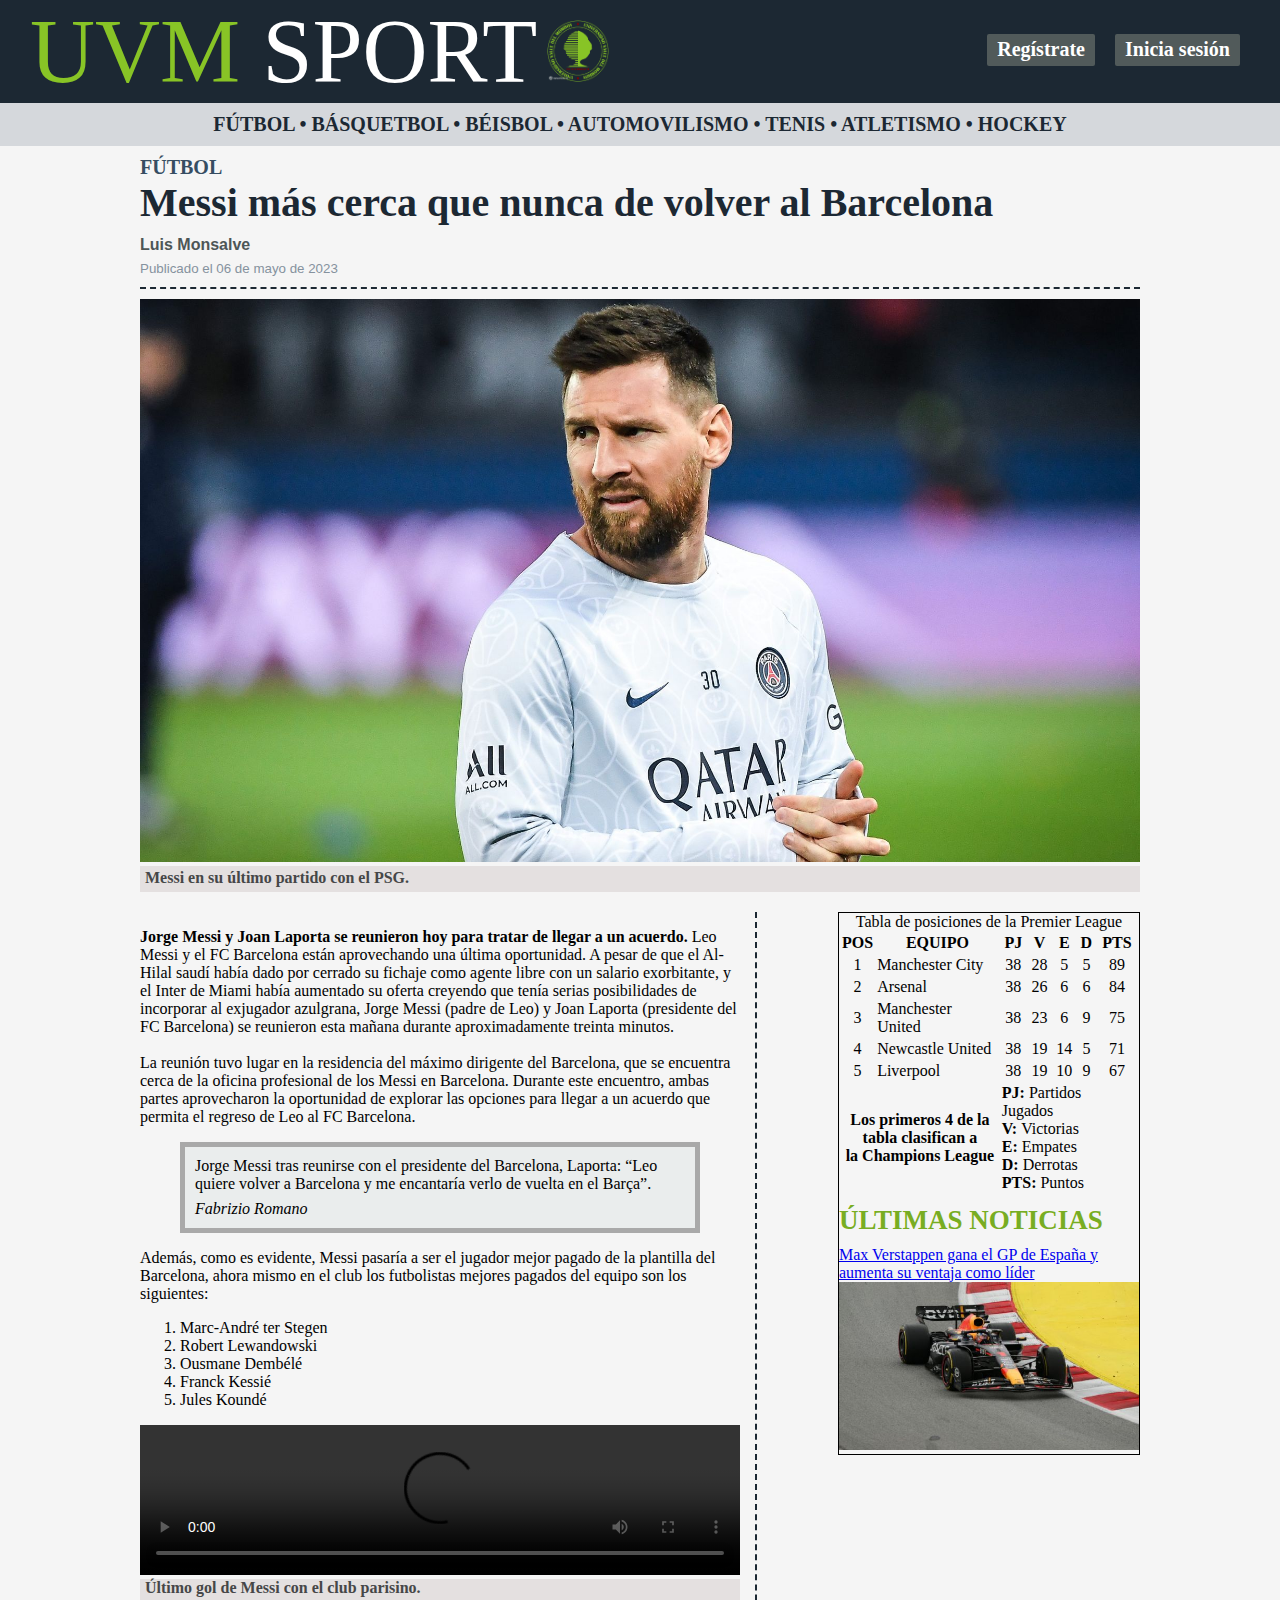
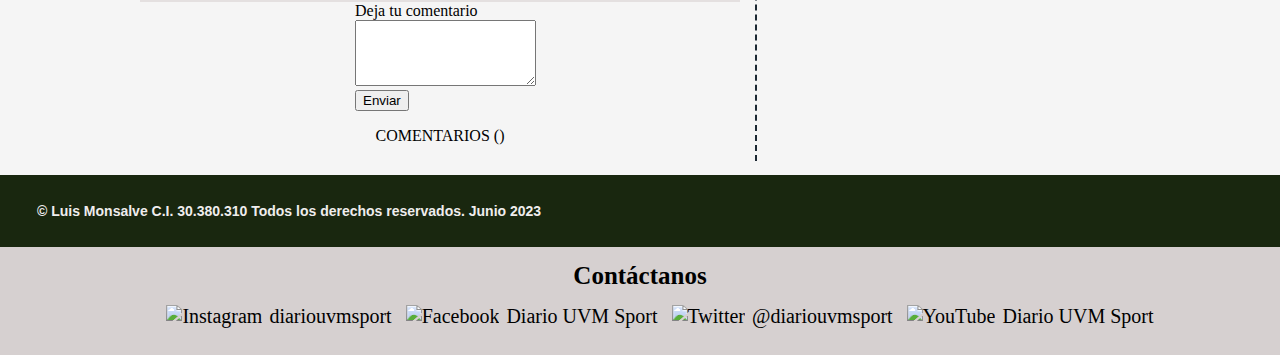
==== index.html @ 87b097e0 "Actualizaciones" ====
<!DOCTYPE html>
<html lang="es">
<head>
    <meta charset="UTF-8">
    <meta http-equiv="X-UA-Compatible" content="IE=edge">
    <meta name="viewport" content="width=device-width, initial-scale=1.0">
    <meta name="author" content="Luis Monsalve">
    <meta name="description" content="Pagina para la actividad 2.2 de Front End">
    <title>Diario UVM Sport</title>
    <link rel="shortcut icon" href="resources/images/logoUVM.png">
    <script src="scripts.js"></script>
    <link rel="stylesheet" href="index.css">
</head>
<body>
    <header>
        <h2 class="nombrePagina">
            <a href="index.html"><span class="uvm">UVM</span> <span class="sport">SPORT</span><img src="resources/images/logoUVM.png" alt="Logo de la pagina" width="62px"></a>
        </h2>
        <div class="links">
            <a href="registro.html">Regístrate</a>
            <a href="sesion.html">Inicia sesión</a>
        </div>
    </header>
    <nav>

        <p class="categorias">FÚTBOL • BÁSQUETBOL • BÉISBOL • AUTOMOVILISMO • TENIS • ATLETISMO • HOCKEY</p>
    </nav>
        <main class="cuerpo">
                    <article>
                        <div class="tituloArticulo">
                            <p class="categoriaSelec">FÚTBOL</p>
                            <h1>Messi más cerca que nunca de volver al Barcelona</h1>
                            <p class="autor">Luis Monsalve</p>
                            <p class="fecha"><small>Publicado el <time datetime="2023-05-06" pubdate>06 de mayo de 2023</time></small></p>
                        </div>
                        <figure class="imagen">
                            <img src="resources/images/messi.jpeg" alt="Messi PSG" width="100%">
                            <figcaption class="imagenCap">Messi en su último partido con el PSG.</figcaption>
                        </figure>
                        <section class="divisor">
                            <div class="noticia">
                                <p><strong>Jorge Messi y Joan Laporta se reunieron hoy para tratar de llegar a un acuerdo. </strong>Leo Messi y el FC Barcelona están aprovechando 
                                    una última oportunidad. A pesar de que el Al-Hilal saudí había dado por cerrado su fichaje como agente libre con un salario exorbitante, y el 
                                    Inter de Miami había aumentado su oferta creyendo que tenía serias posibilidades de incorporar al exjugador azulgrana, Jorge Messi 
                                    (padre de Leo) y Joan Laporta (presidente del FC Barcelona) se reunieron esta mañana durante aproximadamente treinta minutos.<br><br>
                                    La reunión tuvo lugar en la residencia del máximo dirigente del Barcelona, que se encuentra cerca de la oficina profesional de los Messi en Barcelona. 
                                    Durante este encuentro, ambas partes aprovecharon la oportunidad de explorar las opciones para llegar a un acuerdo que permita el regreso de Leo al FC Barcelona.</p>
                                <blockquote>
                                    <div class="cita">
                                        <p>Jorge Messi tras reunirse con el presidente del Barcelona, Laporta: “Leo quiere volver a Barcelona y me encantaría verlo de vuelta en el Barça”.</p>
                                        <cite>Fabrizio Romano</cite>
                                    </div>
                                </blockquote>
                                <p>Además, como es evidente, Messi pasaría a ser el jugador mejor pagado de la plantilla del Barcelona, ahora mismo en el club los futbolistas mejores pagados del equipo son los siguientes:</p>
                                <ol>
                                    <li>Marc-André ter Stegen</li>
                                    <li>Robert Lewandowski</li>
                                    <li>Ousmane Dembélé </li>
                                    <li>Franck Kessié</li>
                                    <li>Jules Koundé</li>
                                </ol>
                                <figure class="video">
                                    <video src="resources/videos/messigol.mp4" controls></video>
                                    <figcaption class="videoCaption">Último gol de Messi con el club parisino.</figcaption>
                                </figure>
                                <div class="comentarios">
                                    <form class="cajaComentarios">
                                        <label for="mensaje">Deja tu comentario</label><br>
                                        <textarea id="mensaje" name="mensaje" rows="4" required></textarea><br>
                                        <button type="submit">Enviar</button>
                                    </form>
                                    <p class="comentariosPersonas">COMENTARIOS ()</p>
                                </div>
                            </div>
                            <aside>
                                <div class="tabla">
                                    <table>
                                        <caption>Tabla de posiciones de la Premier League</caption>
                                        <thead>
                                            <tr>
                                                <th>POS</th>
                                                <th>EQUIPO</th>
                                                <th>PJ</th>
                                                <th>V</th>
                                                <th>E</th>
                                                <th>D</th>
                                                <th>PTS</th>
                                            </tr>
                                        </thead>
                                        <tbody>
                                            <tr>
                                                <td>1</td>
                                                <td>Manchester City</td>
                                                <td>38</td>
                                                <td>28</td>
                                                <td>5</td>
                                                <td>5</td>
                                                <td>89</td>
                                            </tr>
                                            <tr>
                                                <td>2</td>
                                                <td>Arsenal</td>
                                                <td>38</td>
                                                <td>26</td>
                                                <td>6</td>
                                                <td>6</td>
                                                <td>84</td>
                                            </tr>
                                            <tr>
                                                <td>3</td>
                                                <td>Manchester United</td>
                                                <td>38</td>
                                                <td>23</td>
                                                <td>6</td>
                                                <td>9</td>
                                                <td>75</td>
                                            </tr>
                                            <tr>
                                                <td>4</td>
                                                <td>Newcastle United</td>
                                                <td>38</td>
                                                <td>19</td>
                                                <td>14</td>
                                                <td>5</td>
                                                <td>71</td>
                                            </tr>
                                            <tr>
                                                <td>5</td>
                                                <td>Liverpool</td>
                                                <td>38</td>
                                                <td>19</td>
                                                <td>10</td>
                                                <td>9</td>
                                                <td>67</td>
                                            </tr>
                                        </tbody>
                                        <tfoot>
                                            <tr>
                                                <th colspan="2">Los primeros 4 de la<br> tabla clasifican a<br> la Champions League</th>
                                                <td colspan="5"><b>PJ: </b>Partidos Jugados<br><b>V: </b>Victorias<br><b>E: </b>Empates<br><b>D: </b>Derrotas<br><b>PTS: </b>Puntos</td>
                                            </tr>
                                        </tfoot>
                                    </table>
                                </div>
                    <div class="ultimasNoticias">
                        <h3>ÚLTIMAS NOTICIAS</h3>
                        <a href="otranoticia.html">Max Verstappen gana el GP de España y aumenta su ventaja como líder<img src="resources/images/verstappen.jpg" alt="Verstappen" width="100%"></a>
                    </div>
                            </aside>
                        </section>
                        
                    </article>
        </main>
    <footer>
        <p class="piePag">© Luis Monsalve C.I. 30.380.310 Todos los derechos reservados. Junio 2023</p>
            <adress>
                <div class="contacto">
                <p>Contáctanos</p>
                    <ul>
                        <li><a href="https://www.instagram.com/"><img src="resources/images/instagram.png" alt="Instagram" width="100%">diariouvmsport</a></li>
                        <li><a href="https://www.facebook.com/"><img src="resources/images/facebook.png" alt="Facebook" width="100%">Diario UVM Sport</a></li>
                        <li><a href="https://www.twitter.com/"><img src="resources/images/twitter.png" alt="Twitter" width="100%">@diariouvmsport</a></li>
                        <li><a href="https://www.youtube.com/"><img src="resources/images/youtube.png" alt="YouTube" width="100%" >Diario UVM Sport</a></li>
                    </ul>
                </div>
            </adress>
    </footer>
</body>
</html>
---- index.css ----
body {
  margin:0;
  background-color: #F5F5F5;
}

.nombrePagina {
    padding-left: 30px;
    margin: 0;
    font: 90px rockwell;
    text-align: center;
  }

.uvm {
    color:#88C426
  }
  
.sport {
    color:white
  }

header {
  display: flex;
  justify-content: space-between;
  width: 100%;
  background-color: #1C2833;
}

header h2 img {
  margin-left: 10px;
}

header h2 a {
  text-decoration: none;
}

.cuerpo {
    width: 1000px;
    margin: auto;
  } 

header .links {
  padding: 13px 30px 16px 10px;
  font: bold 20px Georgia;
  display: flex;
  align-items: center;
}

header .links a {
  padding-left: 10px;
  padding-right: 10px;
  padding-bottom: 5px;
  padding-top: 4px;
  margin-right: 10px;
  margin-left: 10px;
  text-decoration: none;
  color: white;
  background-color: #515A5A;
  border-radius: 2px;
}

nav .categorias {
  text-align: center;
  font: bold 20px Rockwell;
  color: #1C2833;
  margin:0;
  padding: 10px;
  background-color: #D5D8DC;
}

.divisor {
  display: flex;
  justify-content: space-between;
}

article .tituloArticulo {
  margin-bottom: 10px;
}

article .tituloArticulo .categoriaSelec {
  font:bold 20px Georgia;
  margin-top:10px;
  margin-bottom: 0;
  color:#364D62;
}

article .tituloArticulo h1{
  font:bold 40px Segoe UI;
  margin-top: 0;
  margin-bottom: 10px;
  color:#1C2833;
 }

article .tituloArticulo .autor {
  font-family: Arial;
  font-weight:600;
  color:#4D5656;
  margin-top: 0;
  margin-bottom: 5px;
}

article .tituloArticulo .fecha {
  color:#85929E;
  font-family: Arial;
  margin-top: 0;
  margin-bottom: 0;
}

.guia {
  border: 1px solid black;
}

article .noticia {
  width: 600px;
  border-right: 2px dashed #1C2833;
  font-family:'Trebuchet MS';
  padding-right: 15px;
  margin: 0;
}

article .imagen {
  margin: 0px 0px 10px 0px;
  width: fit-content;
  text-align: center;
  border-top: 2px dashed #1C2833;
  padding-top: 10px;
  padding-bottom: 10px;
}

article .imagenCap {
  font-family: Calibri;
  font-weight: bold;
  color:#464748;
  padding-top: 3px;
  padding-left: 5px;
  padding-bottom: 5px;
  text-align: left;
  background-color:#E4E0E0;
  margin: 0;
}

.noticia blockquote {
  border: 5px solid darkgray;
}

.noticia blockquote .cita {
  padding: 10px;
  background-color: #EAEDED;
}

.noticia blockquote p {
  margin:0px 0px 7px 0px;
}

.video {
  padding: 0;
  margin: 0;
  width: fit-content;
  height: auto;
}

.video video {
  width: 600px;
  height: auto;
}

.videoCaption {
  background-color:#E4E0E0;
  font-family: Calibri;
  font-weight: bold;
  color:#464748;
  padding-left: 5px;
  padding-bottom: 5px;
}

.comentarios {
  width: 170px;
  margin: auto;
}

.comentarios .comentariosPersonas {
  text-align: center;
}

aside {
  border:1px solid black;
  width: 300px;
  height: 100%;
}

.tabla table
  td:nth-child(1),
  td:nth-child(3),
  td:nth-child(4),
  td:nth-child(5),
  td:nth-child(6),
  td:nth-child(7) {
  text-align: center;
  }

.ultimasNoticias h3 {
  color:#78AD22;
  font-family: Rockwell;
  font-size: 27px;
  margin-top: 10px;
  margin-bottom: 10px;
}

.piePag {
background-color:#19270F;
color:#EFEDED;
font: bold 14px Arial;
padding-top: 28px;
padding-bottom: 28px;
padding-left: 37px;
margin-bottom: 0;
}

.contacto {
  text-align: center;
  background-color: #D6D0D0;
  padding-top: 15px;
  padding-bottom: 20px;
}

.contacto p {
  margin: 0;
  padding-bottom: 15px;
  font: bold 25px Calibri;
}

.contacto ul {
  display: inline;
  margin: 0;
}

.contacto ul li{
  list-style: none;
  display: inline-block;
  margin: 0;
  font-size: 20px;
  padding-left: 5px;
  padding-right: 5px;
  padding-bottom: 5px;
  font: 20px Calibri;
}

.contacto img {
  height: 25px;
  width: auto;
  margin-right: 7px;
}

.contacto a {
  text-decoration: none;
  color: black;
  display: inline-flex;
}
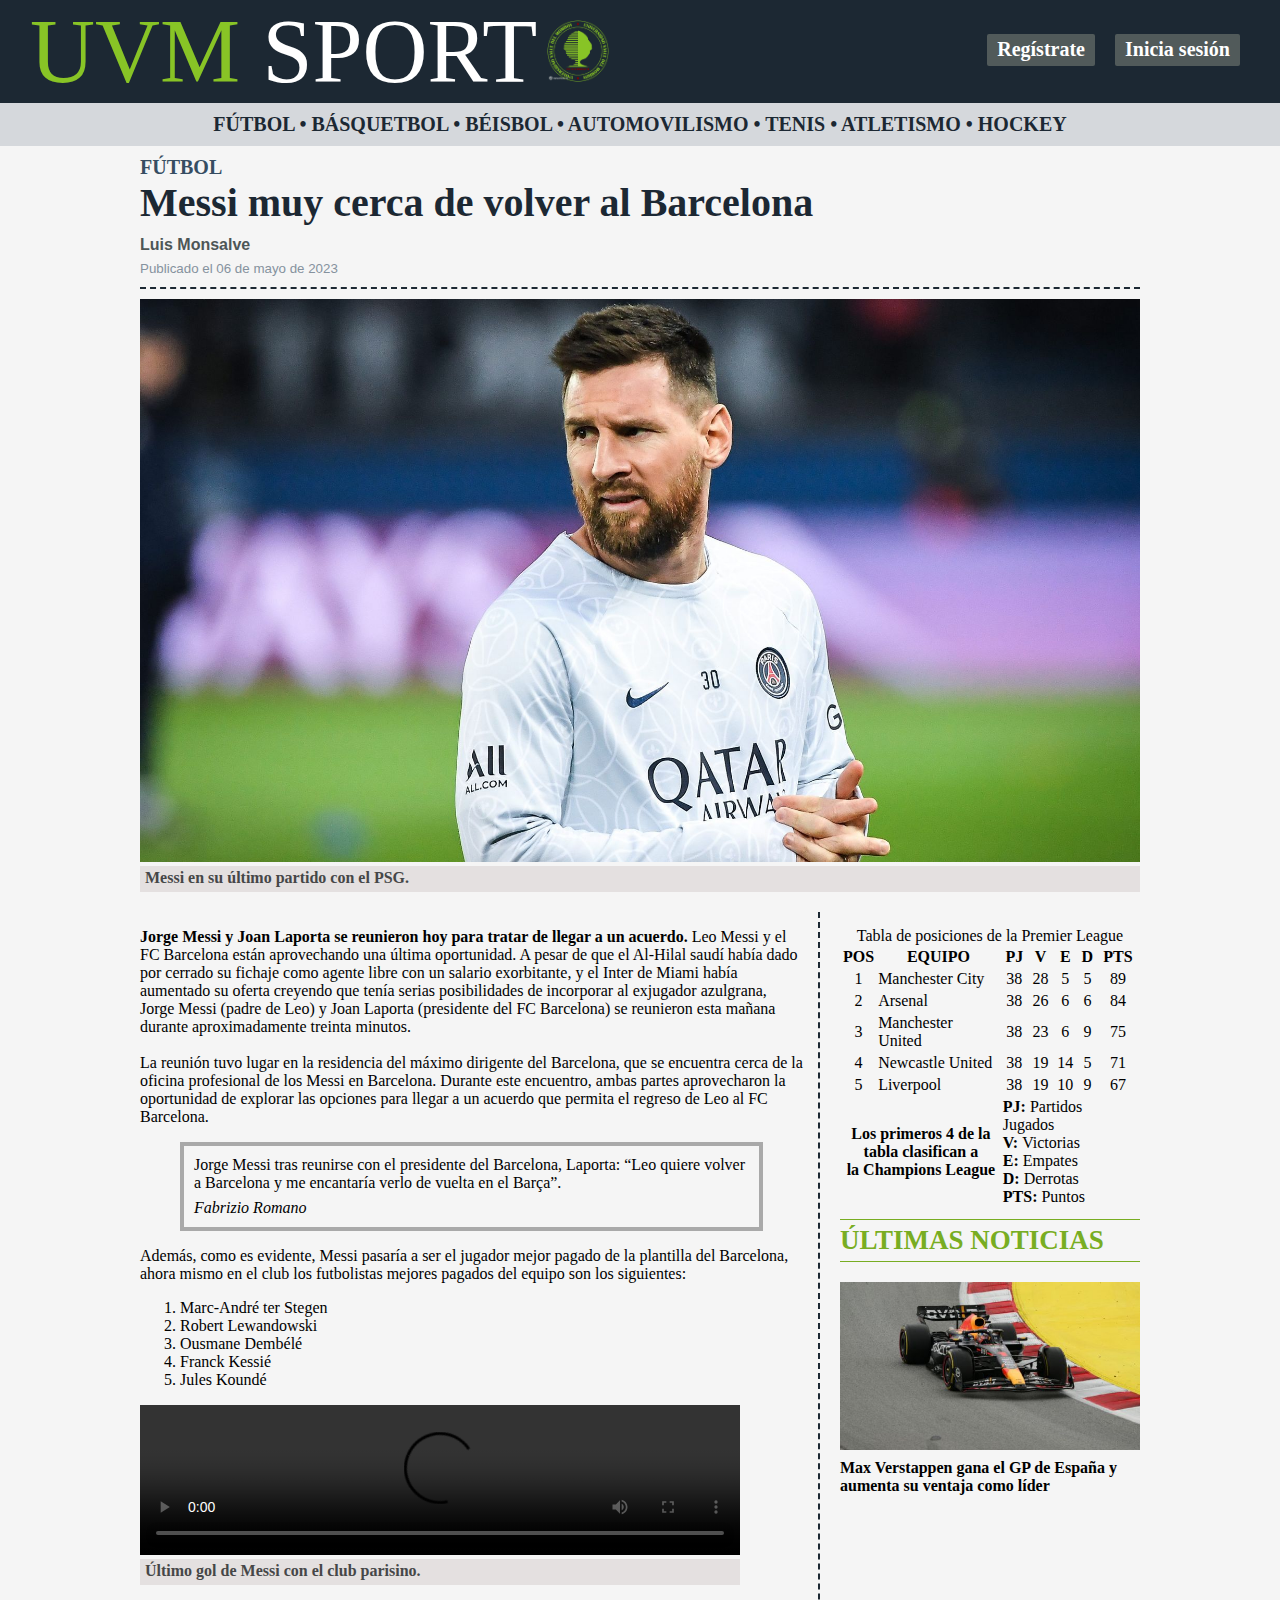
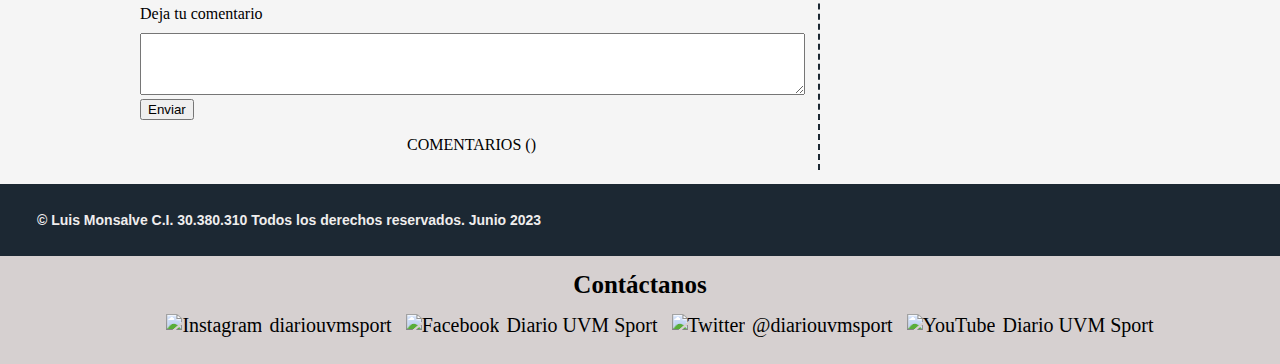
==== commit 9d04d86f: "Diseño otra pagina agregado" ====
--- a/index.html
+++ b/index.html
@@ -25,11 +25,11 @@
 
         <p class="categorias">FÚTBOL • BÁSQUETBOL • BÉISBOL • AUTOMOVILISMO • TENIS • ATLETISMO • HOCKEY</p>
     </nav>
-        <main class="cuerpo">
+        <main>
                     <article>
                         <div class="tituloArticulo">
                             <p class="categoriaSelec">FÚTBOL</p>
-                            <h1>Messi más cerca que nunca de volver al Barcelona</h1>
+                            <h1>Messi muy cerca de volver al Barcelona</h1>
                             <p class="autor">Luis Monsalve</p>
                             <p class="fecha"><small>Publicado el <time datetime="2023-05-06" pubdate>06 de mayo de 2023</time></small></p>
                         </div>
@@ -144,7 +144,7 @@
                                 </div>
                     <div class="ultimasNoticias">
                         <h3>ÚLTIMAS NOTICIAS</h3>
-                        <a href="otranoticia.html">Max Verstappen gana el GP de España y aumenta su ventaja como líder<img src="resources/images/verstappen.jpg" alt="Verstappen" width="100%"></a>
+                        <a href="otranoticia.html"><img src="resources/images/verstappen.jpg" alt="Verstappen" width="100%">Max Verstappen gana el GP de España y aumenta su ventaja como líder</a>
                     </div>
                             </aside>
                         </section>
--- a/index.css
+++ b/index.css
@@ -33,7 +33,7 @@
   text-decoration: none;
 }
 
-.cuerpo {
+main {
     width: 1000px;
     margin: auto;
   } 
@@ -105,16 +105,12 @@
   margin-bottom: 0;
 }
 
-.guia {
-  border: 1px solid black;
-}
-
 article .noticia {
-  width: 600px;
+  width: calc(70% - 37px);
   border-right: 2px dashed #1C2833;
   font-family:'Trebuchet MS';
   padding-right: 15px;
-  margin: 0;
+  margin: 0 20px 0 0;
 }
 
 article .imagen {
@@ -130,21 +126,21 @@
   font-family: Calibri;
   font-weight: bold;
   color:#464748;
-  padding-top: 3px;
-  padding-left: 5px;
-  padding-bottom: 5px;
   text-align: left;
   background-color:#E4E0E0;
   margin: 0;
 }
 
+figcaption {
+  padding: 3px 0 5px 5px;
+}
+
 .noticia blockquote {
-  border: 5px solid darkgray;
+  border: 4px solid darkgray;
 }
 
 .noticia blockquote .cita {
   padding: 10px;
-  background-color: #EAEDED;
 }
 
 .noticia blockquote p {
@@ -173,17 +169,28 @@
 }
 
 .comentarios {
-  width: 170px;
-  margin: auto;
-}
+  width: 100%;
+  margin-top: 20px;
+}
+
+.comentarios label {
+  margin-bottom: 10px;
+}
+
+.comentarios textarea {
+  width: 100%;
+  margin-top: 10px;
+  padding: 0;
+}
+
 
 .comentarios .comentariosPersonas {
   text-align: center;
 }
 
 aside {
-  border:1px solid black;
-  width: 300px;
+  padding-top: 15px;
+  width: 30%;
   height: 100%;
 }
 
@@ -203,10 +210,24 @@
   font-size: 27px;
   margin-top: 10px;
   margin-bottom: 10px;
+  border-top: 1px solid #78AD22;
+  border-bottom: 1px solid #78AD22;
+  padding: 5px 0 5px 0
+}
+
+.ultimasNoticias img {
+  margin:10px 0 5px 0;
+}
+
+.ultimasNoticias a {
+  color: black;
+  text-decoration: none;
+  font-weight: bold;
+  font-family: 'Trebuchet MS';
 }
 
 .piePag {
-background-color:#19270F;
+background-color:#1C2833;
 color:#EFEDED;
 font: bold 14px Arial;
 padding-top: 28px;
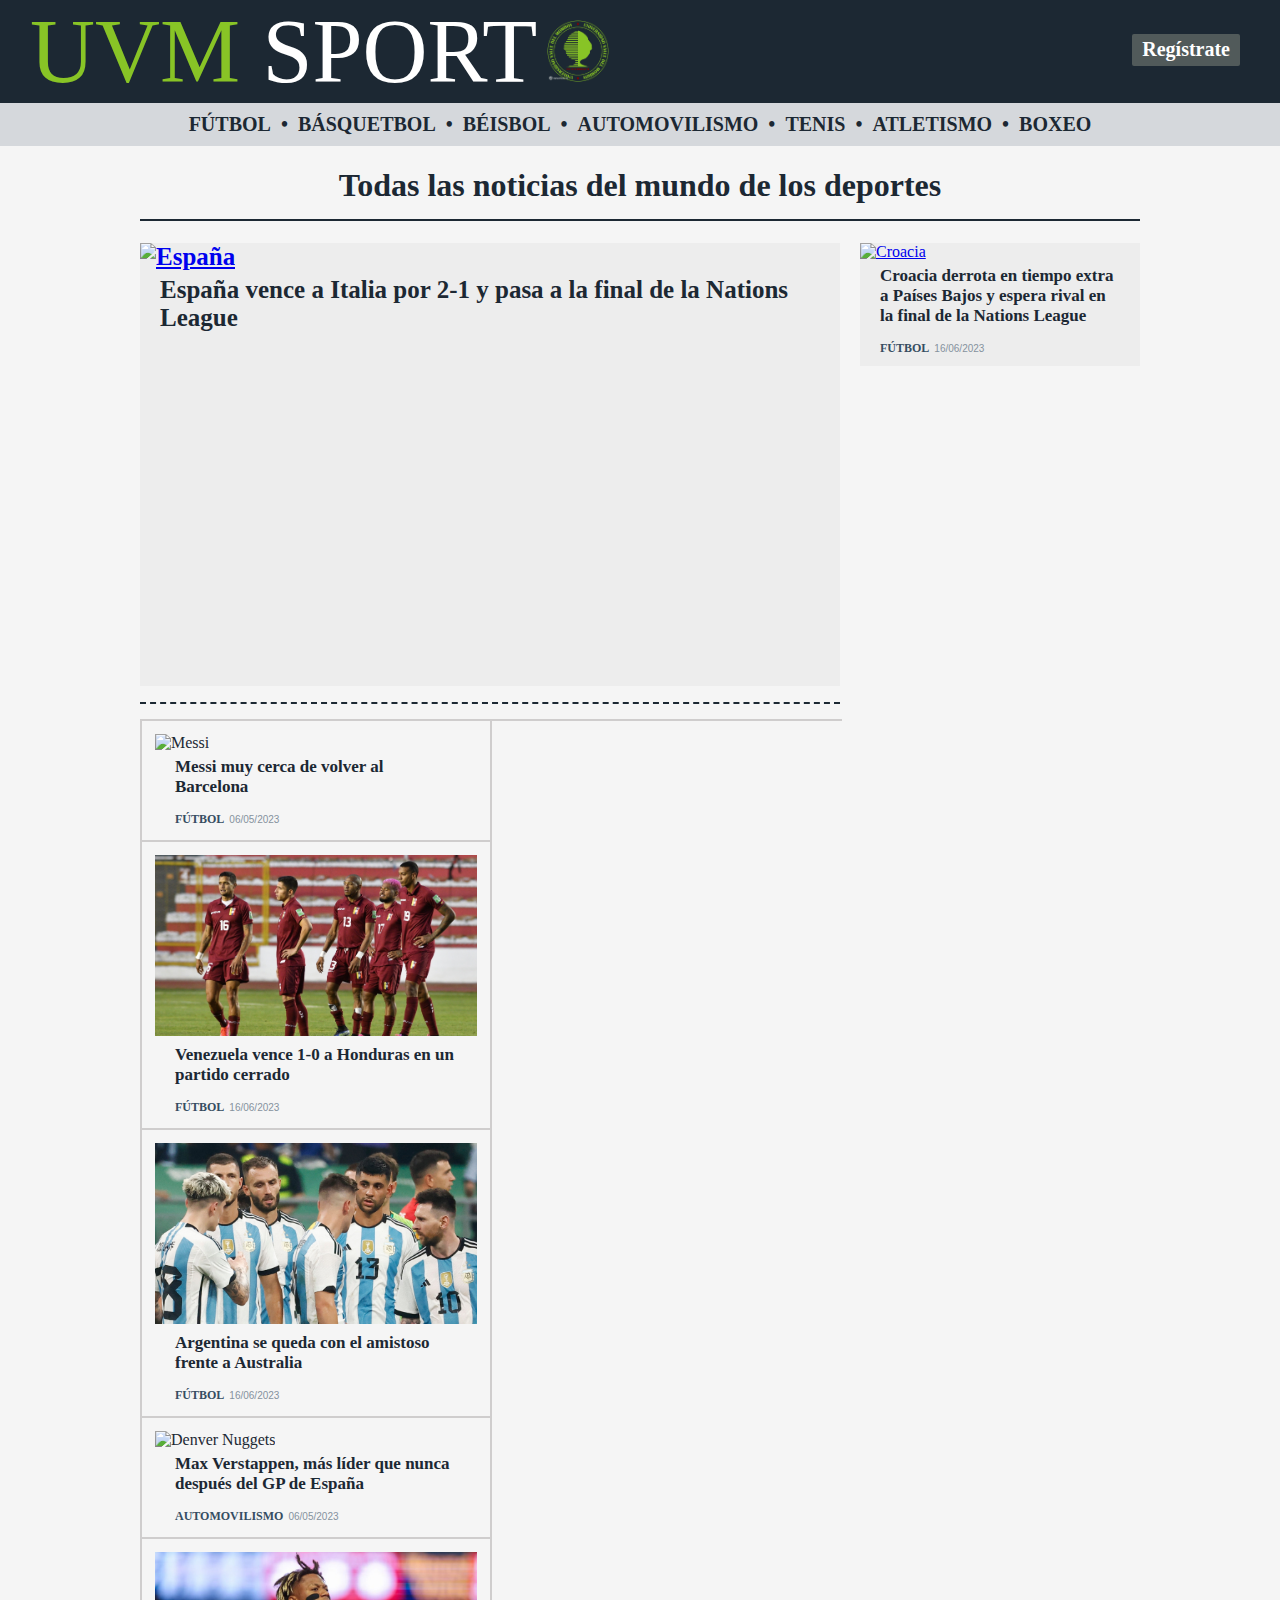
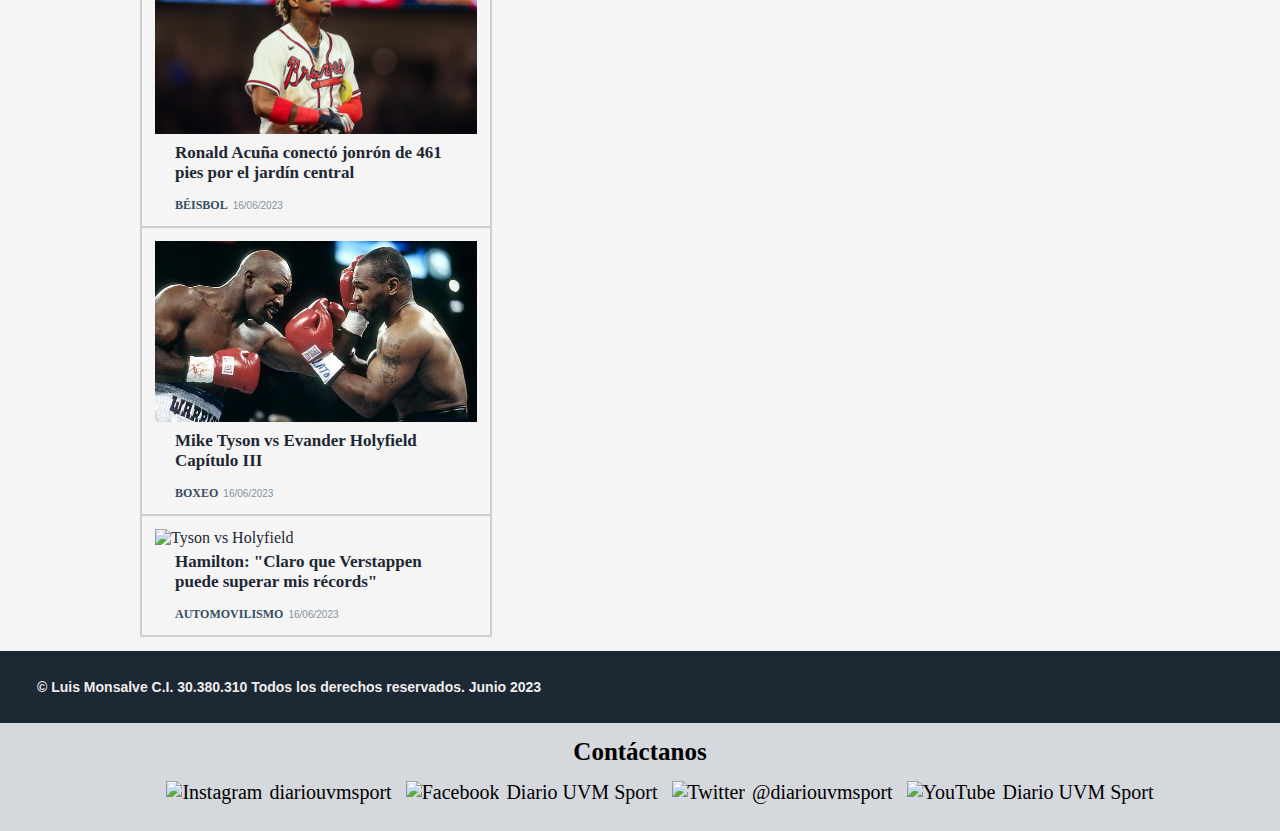
==== commit 95882aa4: "Cambios codigo" ====
--- a/index.html
+++ b/index.html
@@ -13,143 +13,166 @@
 </head>
 <body>
     <header>
-        <h2 class="nombrePagina">
-            <a href="index.html"><span class="uvm">UVM</span> <span class="sport">SPORT</span><img src="resources/images/logoUVM.png" alt="Logo de la pagina" width="62px"></a>
-        </h2>
-        <div class="links">
-            <a href="registro.html">Regístrate</a>
-            <a href="sesion.html">Inicia sesión</a>
+        <div class="cabecera">
+            <h2 class="nombrePagina">
+                <a href="index.html"><span class="uvm">UVM</span> <span class="sport">SPORT</span><img src="resources/images/logoUVM.png" alt="Logo de la pagina" width="62px"></a>
+            </h2>
+            <div class="links">
+                <a href="registro.html">Regístrate</a>
+            </div>
         </div>
+        <nav>
+            <ul class="categorias">
+                <li><a href="#">FÚTBOL</a></li>
+                <li><a href="#">BÁSQUETBOL</a></li>
+                <li><a href="#">BÉISBOL</a></li>
+                <li><a href="#">AUTOMOVILISMO</a></li>
+                <li><a href="#">TENIS</a></li>
+                <li><a href="#">ATLETISMO</a></li>
+                <li><a href="#">BOXEO</a></li>
+              </ul>
+        </nav>
     </header>
-    <nav>
-
-        <p class="categorias">FÚTBOL • BÁSQUETBOL • BÉISBOL • AUTOMOVILISMO • TENIS • ATLETISMO • HOCKEY</p>
-    </nav>
         <main>
+            <h1>Todas las noticias del mundo de los deportes</h1>
+            <section class="panel">
+                <div class="slider">
+                    <ul>
+                        <li>
+                            <article>
+                                <a href="#"><img src="resources/images/noticias/spain.jpg" alt="España" width="100%"></a>
+                                <div class="sliderTexto">
+                                    <a href="#">España vence a Italia por 2-1 y pasa a la final de la Nations League</a> 
+                                </div>
+                            </article>
+                        </li>
+                        <li>
+                            <article>
+                                <a href="#"><img src="resources/images/noticias/denvernuggets.jpg" alt="Denver Nuggets" width="100%"></a>
+                                <div class="sliderTexto">
+                                    <a href="#">Los Denver Nuggets ganan su primer título de la NBA</a> 
+                                </div>
+                            </article>
+                        </li>
+                        <li>
+                            <article>
+                                <a href="#"><img src="resources/images/noticias/bellingham.jpg" alt="Bellingham" width="100%"></a>
+                                <div class="sliderTexto">
+                                    <a href="#">Bellingham nuevo jugador del Real Madrid</a> 
+                                </div>
+                            </article>
+                        </li>
+                        <li>
+                            <article>
+                                <a href="#"><img src="resources/images/noticias/djokovic.jpeg" alt="Djokovic" width="100%"></a>
+                                <div class="sliderTexto">
+                                    <a href="#">Novak Djokovic gana el tercer Roland Garros de su carrera</a> 
+                                </div>
+                            </article>
+                        </li>
+                    </ul>
+                </div>
+                <div class="lateral">
                     <article>
-                        <div class="tituloArticulo">
-                            <p class="categoriaSelec">FÚTBOL</p>
-                            <h1>Messi muy cerca de volver al Barcelona</h1>
-                            <p class="autor">Luis Monsalve</p>
-                            <p class="fecha"><small>Publicado el <time datetime="2023-05-06" pubdate>06 de mayo de 2023</time></small></p>
+                        <a href="#"><img src="resources/images/noticias/croacia.jpg" alt="Croacia" width="100%"></a>
+                        <div class="textoLateral">
+                            <a href="#">Croacia derrota en tiempo extra a Países Bajos y espera rival en la final de la Nations League</a>
                         </div>
-                        <figure class="imagen">
-                            <img src="resources/images/messi.jpeg" alt="Messi PSG" width="100%">
-                            <figcaption class="imagenCap">Messi en su último partido con el PSG.</figcaption>
-                        </figure>
-                        <section class="divisor">
-                            <div class="noticia">
-                                <p><strong>Jorge Messi y Joan Laporta se reunieron hoy para tratar de llegar a un acuerdo. </strong>Leo Messi y el FC Barcelona están aprovechando 
-                                    una última oportunidad. A pesar de que el Al-Hilal saudí había dado por cerrado su fichaje como agente libre con un salario exorbitante, y el 
-                                    Inter de Miami había aumentado su oferta creyendo que tenía serias posibilidades de incorporar al exjugador azulgrana, Jorge Messi 
-                                    (padre de Leo) y Joan Laporta (presidente del FC Barcelona) se reunieron esta mañana durante aproximadamente treinta minutos.<br><br>
-                                    La reunión tuvo lugar en la residencia del máximo dirigente del Barcelona, que se encuentra cerca de la oficina profesional de los Messi en Barcelona. 
-                                    Durante este encuentro, ambas partes aprovecharon la oportunidad de explorar las opciones para llegar a un acuerdo que permita el regreso de Leo al FC Barcelona.</p>
-                                <blockquote>
-                                    <div class="cita">
-                                        <p>Jorge Messi tras reunirse con el presidente del Barcelona, Laporta: “Leo quiere volver a Barcelona y me encantaría verlo de vuelta en el Barça”.</p>
-                                        <cite>Fabrizio Romano</cite>
-                                    </div>
-                                </blockquote>
-                                <p>Además, como es evidente, Messi pasaría a ser el jugador mejor pagado de la plantilla del Barcelona, ahora mismo en el club los futbolistas mejores pagados del equipo son los siguientes:</p>
-                                <ol>
-                                    <li>Marc-André ter Stegen</li>
-                                    <li>Robert Lewandowski</li>
-                                    <li>Ousmane Dembélé </li>
-                                    <li>Franck Kessié</li>
-                                    <li>Jules Koundé</li>
-                                </ol>
-                                <figure class="video">
-                                    <video src="resources/videos/messigol.mp4" controls></video>
-                                    <figcaption class="videoCaption">Último gol de Messi con el club parisino.</figcaption>
-                                </figure>
-                                <div class="comentarios">
-                                    <form class="cajaComentarios">
-                                        <label for="mensaje">Deja tu comentario</label><br>
-                                        <textarea id="mensaje" name="mensaje" rows="4" required></textarea><br>
-                                        <button type="submit">Enviar</button>
-                                    </form>
-                                    <p class="comentariosPersonas">COMENTARIOS ()</p>
-                                </div>
+                        <div class="pieArticulo">
+                            <p class="categoriaArticulo">FÚTBOL</p>
+                            <p class="fechaArticulo"><small><time datetime="2023-06-16" pubdate>16/06/2023</time></small></p>
+                        </div>
+                    </article>
+                </div>
+            </section>
+            <section class="general">
+                <ul>
+                    <li>
+                        <article>
+                            <a href="messi.html"><img src="resources/images/noticias/messi.jpeg" alt="Messi" width="100%"></a>
+                            <div class="textoGeneral">
+                                <a href="#">Messi muy cerca de volver al Barcelona</a> 
                             </div>
-                            <aside>
-                                <div class="tabla">
-                                    <table>
-                                        <caption>Tabla de posiciones de la Premier League</caption>
-                                        <thead>
-                                            <tr>
-                                                <th>POS</th>
-                                                <th>EQUIPO</th>
-                                                <th>PJ</th>
-                                                <th>V</th>
-                                                <th>E</th>
-                                                <th>D</th>
-                                                <th>PTS</th>
-                                            </tr>
-                                        </thead>
-                                        <tbody>
-                                            <tr>
-                                                <td>1</td>
-                                                <td>Manchester City</td>
-                                                <td>38</td>
-                                                <td>28</td>
-                                                <td>5</td>
-                                                <td>5</td>
-                                                <td>89</td>
-                                            </tr>
-                                            <tr>
-                                                <td>2</td>
-                                                <td>Arsenal</td>
-                                                <td>38</td>
-                                                <td>26</td>
-                                                <td>6</td>
-                                                <td>6</td>
-                                                <td>84</td>
-                                            </tr>
-                                            <tr>
-                                                <td>3</td>
-                                                <td>Manchester United</td>
-                                                <td>38</td>
-                                                <td>23</td>
-                                                <td>6</td>
-                                                <td>9</td>
-                                                <td>75</td>
-                                            </tr>
-                                            <tr>
-                                                <td>4</td>
-                                                <td>Newcastle United</td>
-                                                <td>38</td>
-                                                <td>19</td>
-                                                <td>14</td>
-                                                <td>5</td>
-                                                <td>71</td>
-                                            </tr>
-                                            <tr>
-                                                <td>5</td>
-                                                <td>Liverpool</td>
-                                                <td>38</td>
-                                                <td>19</td>
-                                                <td>10</td>
-                                                <td>9</td>
-                                                <td>67</td>
-                                            </tr>
-                                        </tbody>
-                                        <tfoot>
-                                            <tr>
-                                                <th colspan="2">Los primeros 4 de la<br> tabla clasifican a<br> la Champions League</th>
-                                                <td colspan="5"><b>PJ: </b>Partidos Jugados<br><b>V: </b>Victorias<br><b>E: </b>Empates<br><b>D: </b>Derrotas<br><b>PTS: </b>Puntos</td>
-                                            </tr>
-                                        </tfoot>
-                                    </table>
-                                </div>
-                    <div class="ultimasNoticias">
-                        <h3>ÚLTIMAS NOTICIAS</h3>
-                        <a href="otranoticia.html"><img src="resources/images/verstappen.jpg" alt="Verstappen" width="100%">Max Verstappen gana el GP de España y aumenta su ventaja como líder</a>
-                    </div>
-                            </aside>
-                        </section>
-                        
-                    </article>
+                            <div class="pieArticulo">
+                                <p class="categoriaArticulo">FÚTBOL</p>
+                                <p class="fechaArticulo"><small><time datetime="2023-05-06" pubdate>06/05/2023</time></small></p>
+                            </div>
+                        </article>
+                    </li>
+                    <li>
+                        <article>
+                            <a href="#"><img src="resources/images/noticias/venezuela.jpg" alt="Venezuela" width="100%"></a>
+                            <div class="textoGeneral">
+                                <a href="#">Venezuela vence 1-0 a Honduras en un partido cerrado</a> 
+                            </div>
+                            <div class="pieArticulo">
+                                <p class="categoriaArticulo">FÚTBOL</p>
+                                <p class="fechaArticulo"><small><time datetime="2023-06-16" pubdate>16/06/2023</time></small></p>
+                            </div>
+                        </article>
+                    </li>
+                    <li>
+                        <article>
+                            <a href="#"><img src="resources/images/noticias/argentina.jpg" alt="Argentina" width="100%"></a>
+                            <div class="textoGeneral">
+                                <a href="#">Argentina se queda con el amistoso frente a Australia</a> 
+                            </div>
+                            <div class="pieArticulo">
+                                <p class="categoriaArticulo">FÚTBOL</p>
+                                <p class="fechaArticulo"><small><time datetime="2023-06-16" pubdate>16/06/2023</time></small></p>
+                            </div>
+                        </article>
+                    </li>
+                    <li>
+                        <article>
+                            <a href="verstappen.html"><img src="resources/images/noticias/verstappen.jpg" alt="Denver Nuggets" width="100%"></a>
+                            <div class="textoGeneral">
+                                <a href="#">Max Verstappen, más líder que nunca después del GP de España</a> 
+                            </div>
+                            <div class="pieArticulo">
+                                <p class="categoriaArticulo">AUTOMOVILISMO</p>
+                                <p class="fechaArticulo"><small><time datetime="2023-05-06" pubdate>06/05/2023</time></small></p>
+                            </div>
+                        </article>
+                    </li>
+                    <li>
+                        <article>
+                            <a href="#"><img src="resources/images/noticias/acuna.jpg" alt="Acuña" width="100%"></a>
+                            <div class="textoGeneral">
+                                <a href="#">Ronald Acuña conectó jonrón de 461 pies por el jardín central</a> 
+                            </div>
+                            <div class="pieArticulo">
+                                <p class="categoriaArticulo">BÉISBOL</p>
+                                <p class="fechaArticulo"><small><time datetime="2023-06-16" pubdate>16/06/2023</time></small></p>
+                            </div>
+                        </article>
+                    </li>
+                    <li>
+                        <article>
+                            <a href="#"><img src="resources/images/noticias/boxeo.jpg" alt="Tyson vs Holyfield" width="100%"></a>
+                            <div class="textoGeneral">
+                                <a href="#">Mike Tyson vs Evander Holyfield Capítulo III</a> 
+                            </div>
+                            <div class="pieArticulo">
+                                <p class="categoriaArticulo">BOXEO</p>
+                                <p class="fechaArticulo"><small><time datetime="2023-06-16" pubdate>16/06/2023</time></small></p>
+                            </div>
+                        </article>
+                    </li>
+                    <li>
+                        <article>
+                            <a href="#"><img src="resources/images/noticias/hamilton.jpg" alt="Tyson vs Holyfield" width="100%"></a>
+                            <div class="textoGeneral">
+                                <a href="#">Hamilton: "Claro que Verstappen puede superar mis récords"</a> 
+                            </div>
+                            <div class="pieArticulo">
+                                <p class="categoriaArticulo">AUTOMOVILISMO</p>
+                                <p class="fechaArticulo"><small><time datetime="2023-06-16" pubdate>16/06/2023</time></small></p>
+                            </div>
+                        </article>
+                    </li>
+                </ul>
+            </section>
         </main>
     <footer>
         <p class="piePag">© Luis Monsalve C.I. 30.380.310 Todos los derechos reservados. Junio 2023</p>
--- a/index.css
+++ b/index.css
@@ -1,278 +1,281 @@
 body {
-  margin:0;
-  background-color: #F5F5F5;
-}
-
-.nombrePagina {
-    padding-left: 30px;
-    margin: 0;
-    font: 90px rockwell;
-    text-align: center;
-  }
-
-.uvm {
-    color:#88C426
-  }
-  
-.sport {
-    color:white
-  }
-
-header {
-  display: flex;
-  justify-content: space-between;
-  width: 100%;
-  background-color: #1C2833;
-}
-
-header h2 img {
-  margin-left: 10px;
-}
-
-header h2 a {
-  text-decoration: none;
-}
-
-main {
+    margin:0;
+    background-color: #F5F5F5;
+  }
+  
+  .nombrePagina {
+      padding-left: 30px;
+      margin: 0;
+      font: 90px rockwell;
+      text-align: center;
+    }
+  
+  .uvm {
+      color:#88C426;
+    }
+    
+  .sport {
+      color:#ffff;
+    }
+  
+  header .cabecera{
+    display: flex;
+    justify-content: space-between;
+    width: 100%;
+    background-color: #1C2833;
+  }
+  
+  header h2 img {
+    margin-left: 10px;
+  }
+  
+  header h2 a {
+    text-decoration: none;
+  }
+  
+  header .links {
+    padding: 13px 30px 16px 10px;
+    font: bold 20px Georgia;
+    display: flex;
+    align-items: center;
+  }
+  
+  header .links a {
+    padding-left: 10px;
+    padding-right: 10px;
+    padding-bottom: 5px;
+    padding-top: 4px;
+    margin-right: 10px;
+    margin-left: 10px;
+    text-decoration: none;
+    color: #ffff;
+    background-color: #515A5A;
+    border-radius: 2px;
+  }
+
+  nav .categorias {
+    display: flex;
+    justify-content: center;
+    font: bold 20px Rockwell;
+    color: #1C2833;
+    margin:0;
+    padding: 10px;
+    background-color: #D5D8DC;
+  }
+  
+  nav .categorias li {
+    list-style: none;
+  }
+  
+  nav .categorias a {
+    text-decoration: none;
+    color: #1C2833;
+  }
+  
+  nav .categorias li:not(:last-child)::after {
+    content: "•";
+    margin: 0 10px;
+  }
+
+  main {
     width: 1000px;
     margin: auto;
   } 
 
-header .links {
-  padding: 13px 30px 16px 10px;
-  font: bold 20px Georgia;
-  display: flex;
-  align-items: center;
-}
-
-header .links a {
-  padding-left: 10px;
-  padding-right: 10px;
-  padding-bottom: 5px;
-  padding-top: 4px;
-  margin-right: 10px;
-  margin-left: 10px;
-  text-decoration: none;
-  color: white;
-  background-color: #515A5A;
-  border-radius: 2px;
-}
-
-nav .categorias {
-  text-align: center;
-  font: bold 20px Rockwell;
-  color: #1C2833;
-  margin:0;
-  padding: 10px;
-  background-color: #D5D8DC;
-}
-
-.divisor {
-  display: flex;
-  justify-content: space-between;
-}
-
-article .tituloArticulo {
-  margin-bottom: 10px;
-}
-
-article .tituloArticulo .categoriaSelec {
-  font:bold 20px Georgia;
-  margin-top:10px;
-  margin-bottom: 0;
-  color:#364D62;
-}
-
-article .tituloArticulo h1{
-  font:bold 40px Segoe UI;
-  margin-top: 0;
-  margin-bottom: 10px;
-  color:#1C2833;
- }
-
-article .tituloArticulo .autor {
-  font-family: Arial;
-  font-weight:600;
-  color:#4D5656;
-  margin-top: 0;
-  margin-bottom: 5px;
-}
-
-article .tituloArticulo .fecha {
-  color:#85929E;
-  font-family: Arial;
-  margin-top: 0;
-  margin-bottom: 0;
-}
-
-article .noticia {
-  width: calc(70% - 37px);
-  border-right: 2px dashed #1C2833;
-  font-family:'Trebuchet MS';
-  padding-right: 15px;
-  margin: 0 20px 0 0;
-}
-
-article .imagen {
-  margin: 0px 0px 10px 0px;
-  width: fit-content;
-  text-align: center;
-  border-top: 2px dashed #1C2833;
-  padding-top: 10px;
-  padding-bottom: 10px;
-}
-
-article .imagenCap {
-  font-family: Calibri;
-  font-weight: bold;
-  color:#464748;
-  text-align: left;
-  background-color:#E4E0E0;
-  margin: 0;
-}
-
-figcaption {
-  padding: 3px 0 5px 5px;
-}
-
-.noticia blockquote {
-  border: 4px solid darkgray;
-}
-
-.noticia blockquote .cita {
-  padding: 10px;
-}
-
-.noticia blockquote p {
-  margin:0px 0px 7px 0px;
-}
-
-.video {
-  padding: 0;
-  margin: 0;
-  width: fit-content;
-  height: auto;
-}
-
-.video video {
-  width: 600px;
-  height: auto;
-}
-
-.videoCaption {
-  background-color:#E4E0E0;
-  font-family: Calibri;
-  font-weight: bold;
-  color:#464748;
-  padding-left: 5px;
-  padding-bottom: 5px;
-}
-
-.comentarios {
-  width: 100%;
-  margin-top: 20px;
-}
-
-.comentarios label {
-  margin-bottom: 10px;
-}
-
-.comentarios textarea {
-  width: 100%;
-  margin-top: 10px;
-  padding: 0;
-}
-
-
-.comentarios .comentariosPersonas {
-  text-align: center;
-}
-
-aside {
-  padding-top: 15px;
-  width: 30%;
-  height: 100%;
-}
-
-.tabla table
-  td:nth-child(1),
-  td:nth-child(3),
-  td:nth-child(4),
-  td:nth-child(5),
-  td:nth-child(6),
-  td:nth-child(7) {
-  text-align: center;
-  }
-
-.ultimasNoticias h3 {
-  color:#78AD22;
-  font-family: Rockwell;
-  font-size: 27px;
-  margin-top: 10px;
-  margin-bottom: 10px;
-  border-top: 1px solid #78AD22;
-  border-bottom: 1px solid #78AD22;
-  padding: 5px 0 5px 0
-}
-
-.ultimasNoticias img {
-  margin:10px 0 5px 0;
-}
-
-.ultimasNoticias a {
-  color: black;
-  text-decoration: none;
-  font-weight: bold;
-  font-family: 'Trebuchet MS';
-}
-
-.piePag {
-background-color:#1C2833;
-color:#EFEDED;
-font: bold 14px Arial;
-padding-top: 28px;
-padding-bottom: 28px;
-padding-left: 37px;
-margin-bottom: 0;
-}
-
-.contacto {
-  text-align: center;
-  background-color: #D6D0D0;
-  padding-top: 15px;
-  padding-bottom: 20px;
-}
-
-.contacto p {
-  margin: 0;
-  padding-bottom: 15px;
-  font: bold 25px Calibri;
-}
-
-.contacto ul {
-  display: inline;
-  margin: 0;
-}
-
-.contacto ul li{
-  list-style: none;
-  display: inline-block;
-  margin: 0;
-  font-size: 20px;
-  padding-left: 5px;
-  padding-right: 5px;
-  padding-bottom: 5px;
-  font: 20px Calibri;
-}
-
-.contacto img {
-  height: 25px;
-  width: auto;
-  margin-right: 7px;
-}
-
-.contacto a {
-  text-decoration: none;
-  color: black;
-  display: inline-flex;
-}+  h1 {
+    font-family: Didot;
+    padding-bottom: 15px;
+    border-bottom: 2px solid #1C2833;
+    text-align: center;
+    color:#1C2833;
+  }
+
+  .panel {
+    display: flex;
+    justify-content: space-between;
+  }
+
+  .slider {
+    width: 70%;
+    height: auto;
+    overflow: hidden;
+    border-bottom: 2px dashed #1C2833;
+  }
+
+  .slider ul {
+    display: flex;
+    padding: 0;
+    width: 400%;
+    animation: slide 20s infinite ease-in-out;
+    margin-top: 0;
+    /* animation-play-state: paused; */
+  }
+
+  .slider li {
+    list-style: none;
+    width: 100%;
+    font: bold 25px Segoe UI;
+    background-color: #ededed;
+  }
+
+  .slider .sliderTexto{
+    padding: 5px 20px 10px;
+  }
+
+  .sliderTexto a {
+    display: block;
+    text-decoration: none;
+    color:#1C2833;
+  }
+
+  .slider img {
+    width: 100%;
+    margin: 0;
+  }
+
+  @keyframes slide {
+    0% {margin-left: 0%;}
+    20% {margin-left: 0%;}
+
+    25% {margin-left: -100%;}
+    45% {margin-left: -100%;}
+
+    50% {margin-left: -200%;}
+    70% {margin-left: -200%;}
+
+    75% {margin-left: -300%;}
+    95% {margin-left: -300%;}
+  }
+
+  .lateral {
+    width: calc(30% - 20px);
+    margin-left: 20px;
+    background-color: #ededed;
+    height:min-content;
+  }
+
+  .lateral article {
+    padding-bottom: 10px;
+  }
+
+  .lateral .textoLateral {
+    padding: 5px 20px 15px;
+    box-sizing: border-box;
+    word-wrap: break-word;
+    font: bold 17px Segoe UI;
+  }
+
+  .textoLateral a {
+    display: block;
+    text-decoration: none;
+    color:#1C2833;
+  }
+
+  .general {
+    margin-top: 15px;
+    width: 70%;
+    border-top: 2px solid #cfcdcd;
+    border-left: 2px solid #cfcdcd;
+  }
+
+  .general ul {
+    margin: 0;
+    padding: 0;
+    display: flex;
+    flex-wrap: wrap;
+  }
+
+  .general li {
+    padding: 13px 13px;
+    width: calc(50% - 27.6px);
+    list-style: none;
+    border-right: 2px solid #cfcdcd;
+    border-bottom: 2px solid #cfcdcd;
+  }
+
+  .general .textoGeneral {
+    padding: 5px 20px 15px;
+    box-sizing: border-box;
+    word-wrap: break-word;
+    font: bold 17px Segoe UI;
+  }
+
+  .general a {
+    display: block;
+    text-decoration: none;
+    color:#1C2833;
+  }
+
+  .pieArticulo {
+    display: flex;
+    padding: 0 20px;
+  }
+
+  .pieArticulo p {
+    margin: 0;
+    font-size: 12px;
+  }
+
+  .pieArticulo .categoriaArticulo {
+    word-wrap: break-word;
+    color:#364D62;
+    font-weight: bold;
+    font-family: Georgia;
+    margin-right: 5px;
+  }
+
+  .pieArticulo .fechaArticulo {
+    color: #85929E;
+    font-family: Arial;
+  }
+
+  .piePag {
+    background-color:#1C2833;
+    color:#EFEDED;
+    font: bold 14px Arial;
+    padding-top: 28px;
+    padding-bottom: 28px;
+    padding-left: 37px;
+    margin-bottom: 0;
+    }
+    
+    .contacto {
+      text-align: center;
+      background-color: #D5D8DC;
+      padding-top: 15px;
+      padding-bottom: 20px;
+    }
+    
+    .contacto p {
+      margin: 0;
+      padding-bottom: 15px;
+      font: bold 25px Calibri;
+    }
+    
+    .contacto ul {
+      margin: 0;
+    }
+    
+    .contacto ul li{
+      list-style: none;
+      display: inline-block;
+      margin: 0;
+      font-size: 20px;
+      padding-left: 5px;
+      padding-right: 5px;
+      padding-bottom: 5px;
+      font: 20px Calibri;
+    }
+    
+    .contacto img {
+      height: 25px;
+      width: auto;
+      margin-right: 7px;
+    }
+    
+    .contacto a {
+      text-decoration: none;
+      color: #000000;
+      display: inline-flex;
+    }
+
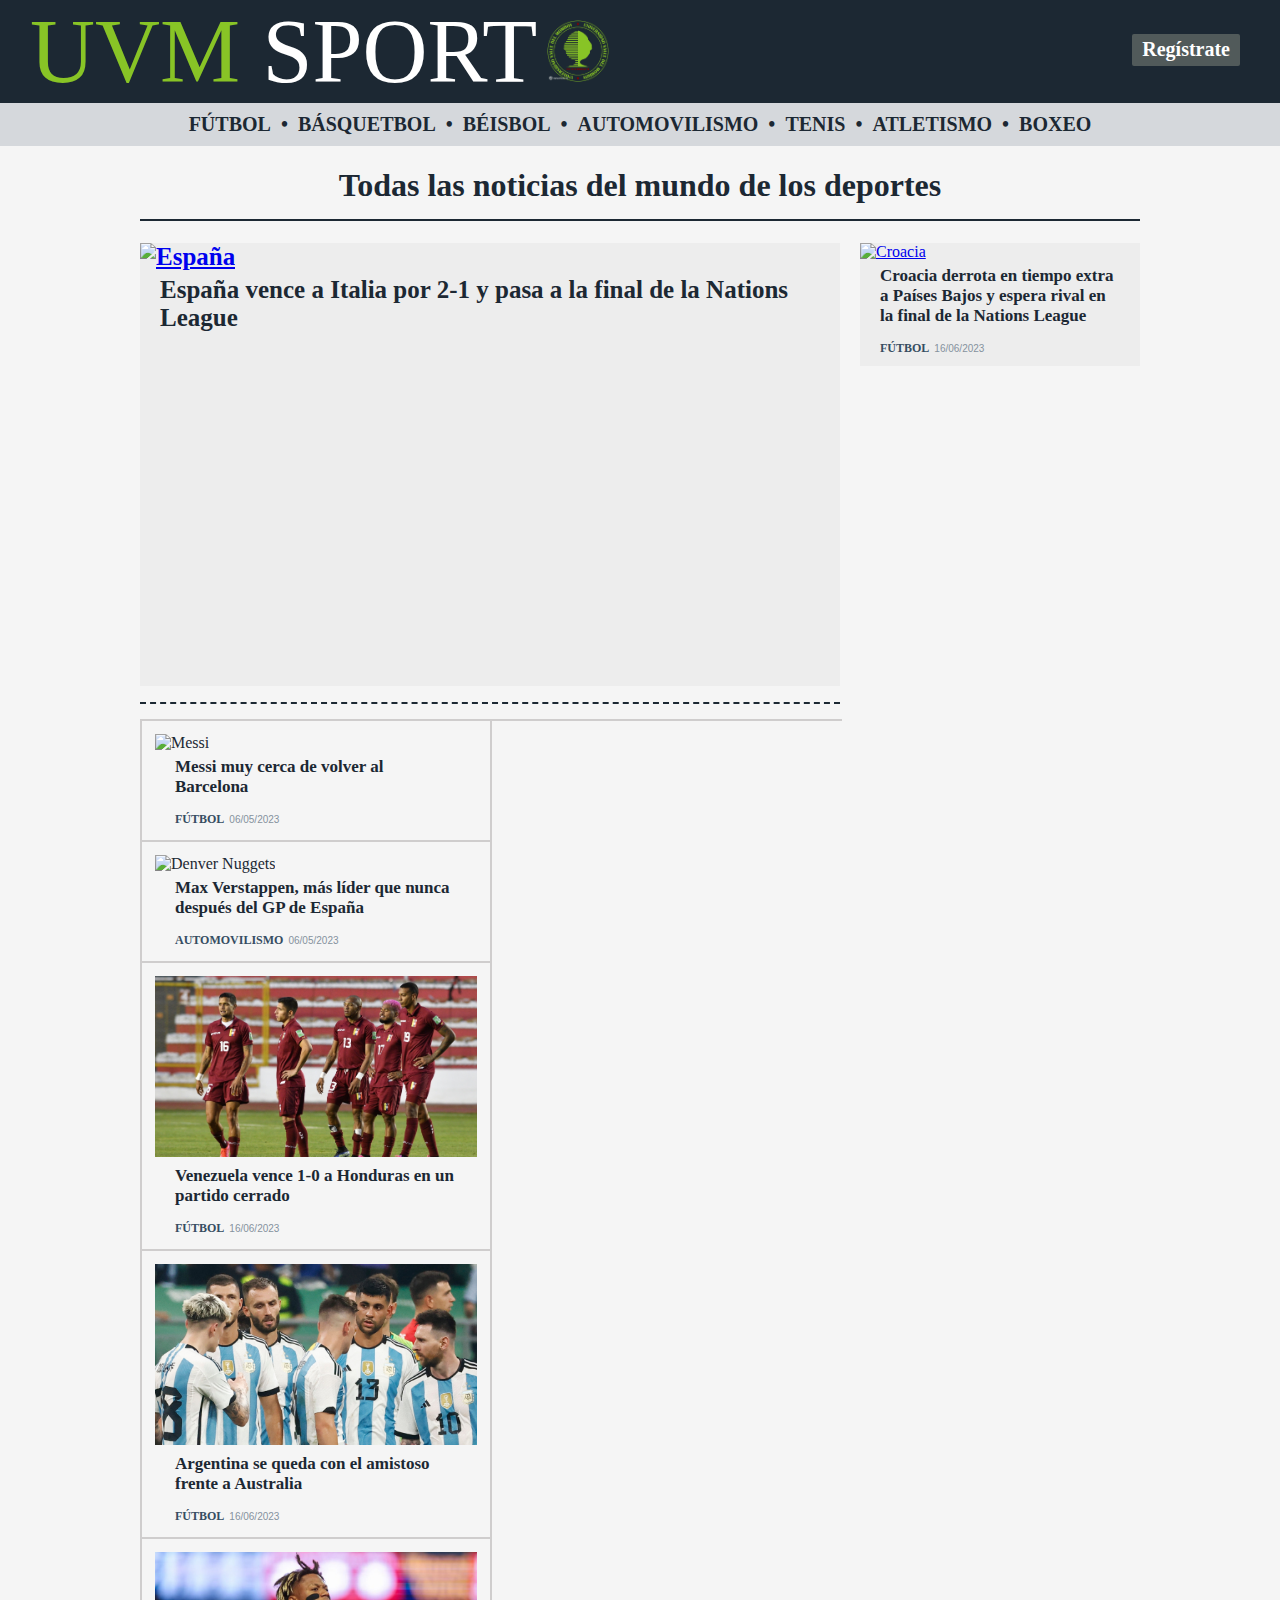
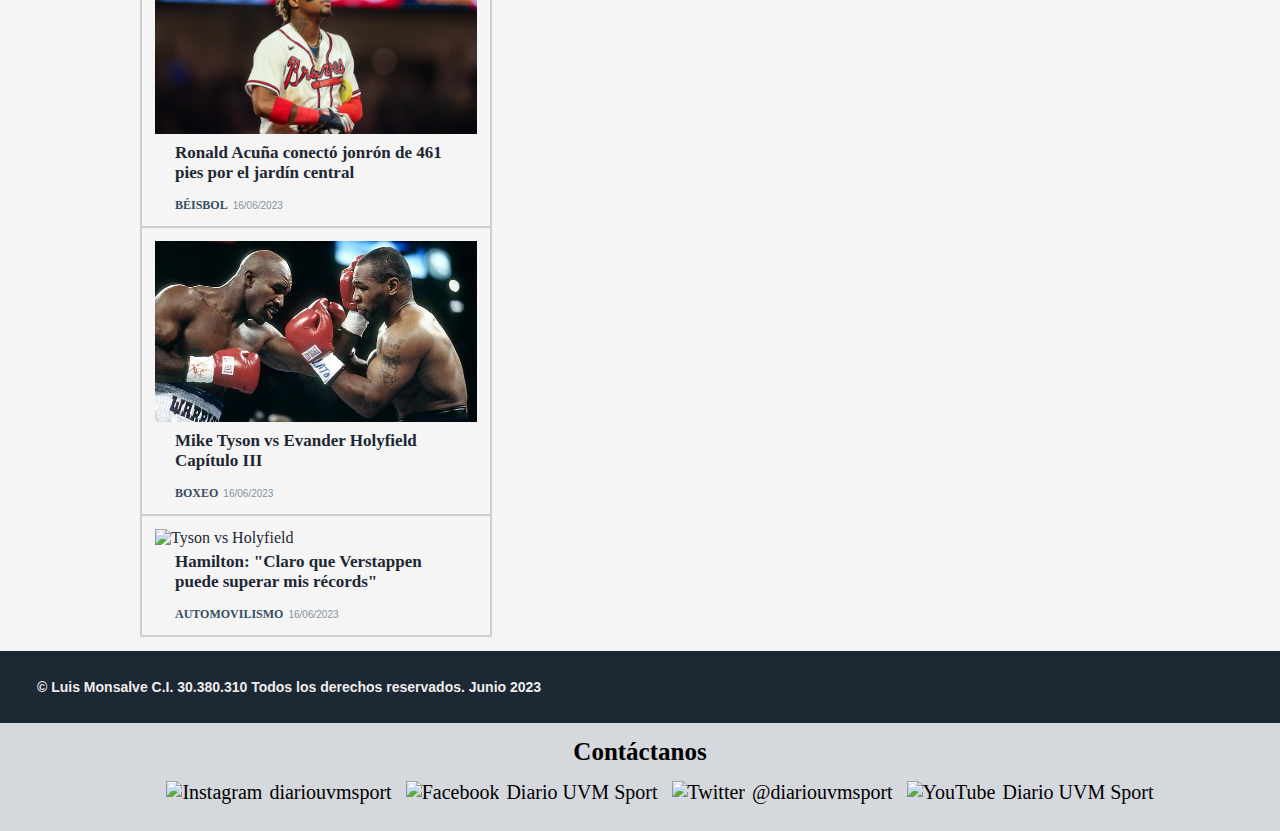
==== commit eac5a22a: "Index y paginas de noticias terminado" ====
--- a/index.html
+++ b/index.html
@@ -101,6 +101,18 @@
                     </li>
                     <li>
                         <article>
+                            <a href="verstappen.html"><img src="resources/images/noticias/verstappen.jpg" alt="Denver Nuggets" width="100%"></a>
+                            <div class="textoGeneral">
+                                <a href="#">Max Verstappen, más líder que nunca después del GP de España</a> 
+                            </div>
+                            <div class="pieArticulo">
+                                <p class="categoriaArticulo">AUTOMOVILISMO</p>
+                                <p class="fechaArticulo"><small><time datetime="2023-05-06" pubdate>06/05/2023</time></small></p>
+                            </div>
+                        </article>
+                    </li>
+                    <li>
+                        <article>
                             <a href="#"><img src="resources/images/noticias/venezuela.jpg" alt="Venezuela" width="100%"></a>
                             <div class="textoGeneral">
                                 <a href="#">Venezuela vence 1-0 a Honduras en un partido cerrado</a> 
@@ -120,18 +132,6 @@
                             <div class="pieArticulo">
                                 <p class="categoriaArticulo">FÚTBOL</p>
                                 <p class="fechaArticulo"><small><time datetime="2023-06-16" pubdate>16/06/2023</time></small></p>
-                            </div>
-                        </article>
-                    </li>
-                    <li>
-                        <article>
-                            <a href="verstappen.html"><img src="resources/images/noticias/verstappen.jpg" alt="Denver Nuggets" width="100%"></a>
-                            <div class="textoGeneral">
-                                <a href="#">Max Verstappen, más líder que nunca después del GP de España</a> 
-                            </div>
-                            <div class="pieArticulo">
-                                <p class="categoriaArticulo">AUTOMOVILISMO</p>
-                                <p class="fechaArticulo"><small><time datetime="2023-05-06" pubdate>06/05/2023</time></small></p>
                             </div>
                         </article>
                     </li>
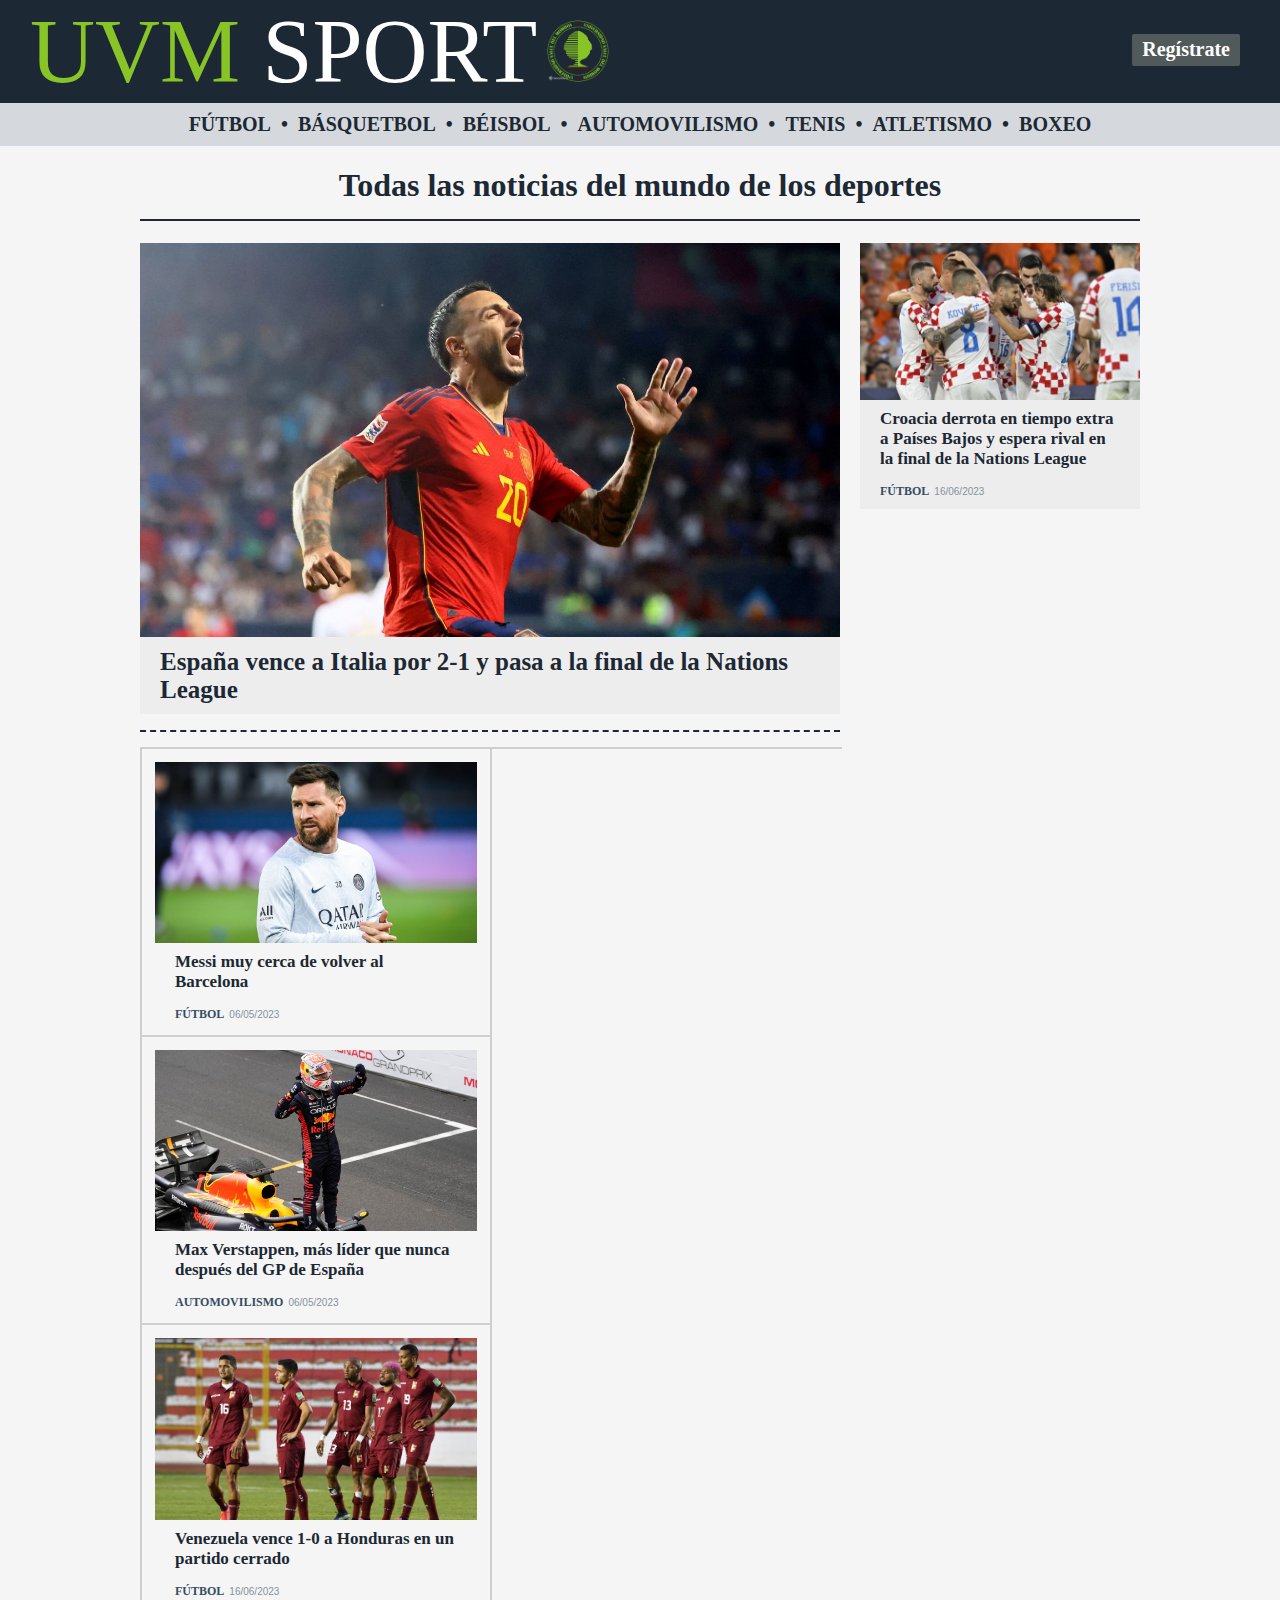
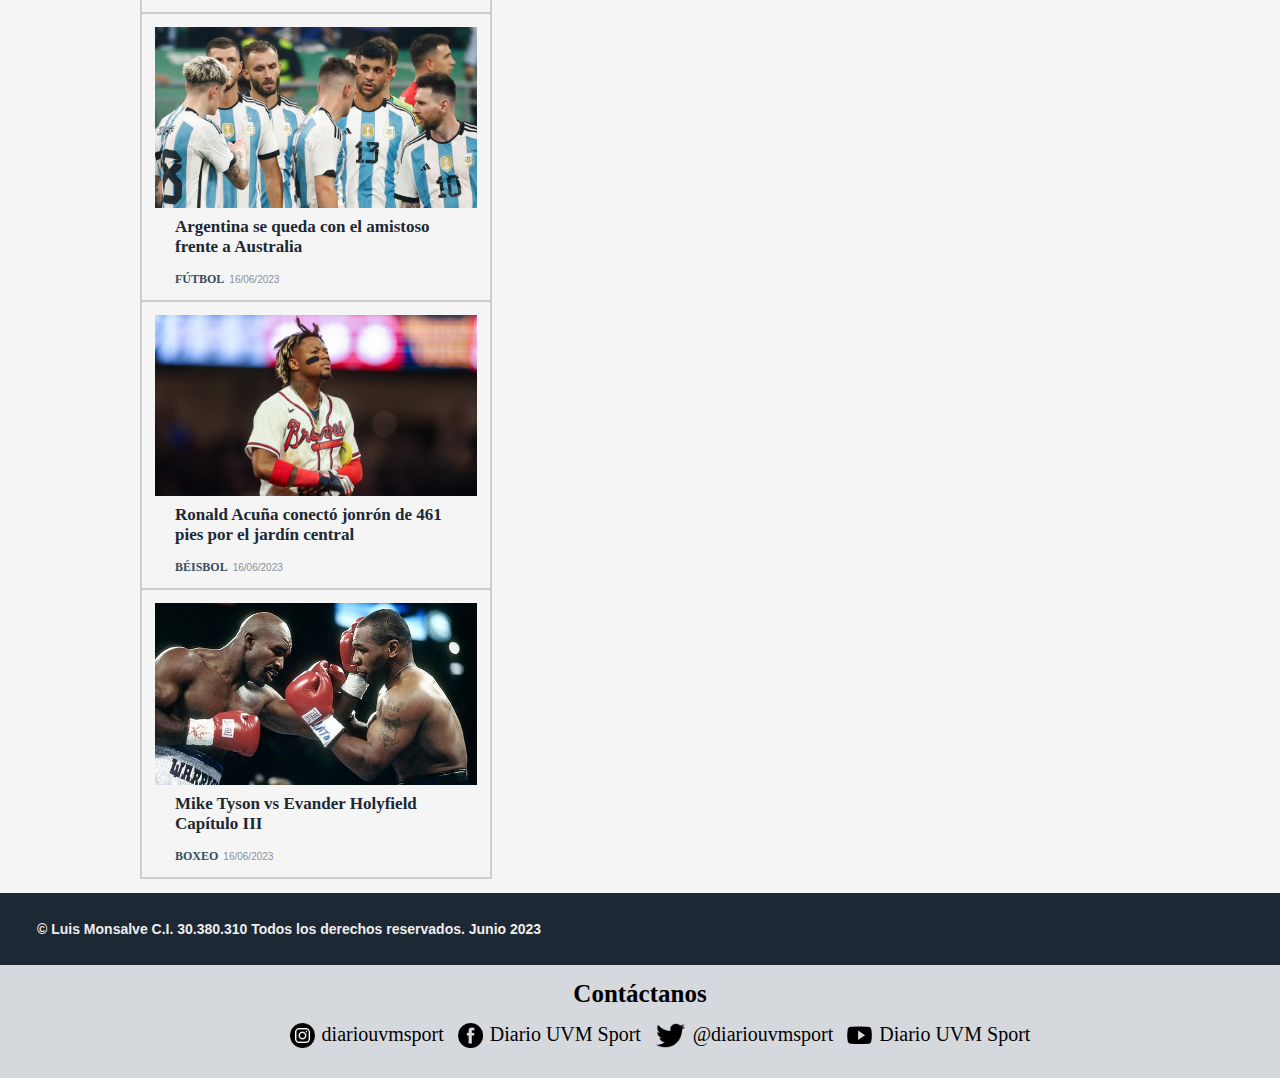
==== commit df1e8e73: "Cambio de nombres" ====
--- a/index.html
+++ b/index.html
@@ -7,7 +7,7 @@
     <meta name="author" content="Luis Monsalve">
     <meta name="description" content="Pagina para la actividad 2.2 de Front End">
     <title>Diario UVM Sport</title>
-    <link rel="shortcut icon" href="resources/images/logoUVM.png">
+    <link rel="shortcut icon" href="media/images/logoUVM.png">
     <script src="scripts.js"></script>
     <link rel="stylesheet" href="index.css">
 </head>
@@ -15,7 +15,7 @@
     <header>
         <div class="cabecera">
             <h2 class="nombrePagina">
-                <a href="index.html"><span class="uvm">UVM</span> <span class="sport">SPORT</span><img src="resources/images/logoUVM.png" alt="Logo de la pagina" width="62px"></a>
+                <a href="index.html"><span class="uvm">UVM</span> <span class="sport">SPORT</span><img src="media/images/logoUVM.png" alt="Logo de la pagina" width="62px"></a>
             </h2>
             <div class="links">
                 <a href="registro.html">Regístrate</a>
@@ -35,12 +35,13 @@
     </header>
         <main>
             <h1>Todas las noticias del mundo de los deportes</h1>
+            <!-- Slider para que las noticias se deslicen -->
             <section class="panel">
                 <div class="slider">
                     <ul>
                         <li>
                             <article>
-                                <a href="#"><img src="resources/images/noticias/spain.jpg" alt="España" width="100%"></a>
+                                <a href="#"><img src="media/images/noticias/spain.jpg" alt="España" width="100%"></a>
                                 <div class="sliderTexto">
                                     <a href="#">España vence a Italia por 2-1 y pasa a la final de la Nations League</a> 
                                 </div>
@@ -48,7 +49,7 @@
                         </li>
                         <li>
                             <article>
-                                <a href="#"><img src="resources/images/noticias/denvernuggets.jpg" alt="Denver Nuggets" width="100%"></a>
+                                <a href="#"><img src="media/images/noticias/denvernuggets.jpg" alt="Denver Nuggets" width="100%"></a>
                                 <div class="sliderTexto">
                                     <a href="#">Los Denver Nuggets ganan su primer título de la NBA</a> 
                                 </div>
@@ -56,7 +57,7 @@
                         </li>
                         <li>
                             <article>
-                                <a href="#"><img src="resources/images/noticias/bellingham.jpg" alt="Bellingham" width="100%"></a>
+                                <a href="#"><img src="media/images/noticias/bellingham.jpg" alt="Bellingham" width="100%"></a>
                                 <div class="sliderTexto">
                                     <a href="#">Bellingham nuevo jugador del Real Madrid</a> 
                                 </div>
@@ -64,7 +65,7 @@
                         </li>
                         <li>
                             <article>
-                                <a href="#"><img src="resources/images/noticias/djokovic.jpeg" alt="Djokovic" width="100%"></a>
+                                <a href="#"><img src="media/images/noticias/djokovic.jpeg" alt="Djokovic" width="100%"></a>
                                 <div class="sliderTexto">
                                     <a href="#">Novak Djokovic gana el tercer Roland Garros de su carrera</a> 
                                 </div>
@@ -72,9 +73,10 @@
                         </li>
                     </ul>
                 </div>
+                <!-- Noticia al lado del slider -->
                 <div class="lateral">
                     <article>
-                        <a href="#"><img src="resources/images/noticias/croacia.jpg" alt="Croacia" width="100%"></a>
+                        <a href="#"><img src="media/images/noticias/croacia.jpg" alt="Croacia" width="100%"></a>
                         <div class="textoLateral">
                             <a href="#">Croacia derrota en tiempo extra a Países Bajos y espera rival en la final de la Nations League</a>
                         </div>
@@ -85,11 +87,12 @@
                     </article>
                 </div>
             </section>
+            <!-- Articulos de noticias -->
             <section class="general">
                 <ul>
                     <li>
                         <article>
-                            <a href="messi.html"><img src="resources/images/noticias/messi.jpeg" alt="Messi" width="100%"></a>
+                            <a href="messi.html"><img src="media/images/noticias/messi.jpeg" alt="Messi" width="100%"></a>
                             <div class="textoGeneral">
                                 <a href="#">Messi muy cerca de volver al Barcelona</a> 
                             </div>
@@ -101,7 +104,7 @@
                     </li>
                     <li>
                         <article>
-                            <a href="verstappen.html"><img src="resources/images/noticias/verstappen.jpg" alt="Denver Nuggets" width="100%"></a>
+                            <a href="verstappen.html"><img src="media/images/noticias/verstappen.jpg" alt="Denver Nuggets" width="100%"></a>
                             <div class="textoGeneral">
                                 <a href="#">Max Verstappen, más líder que nunca después del GP de España</a> 
                             </div>
@@ -113,7 +116,7 @@
                     </li>
                     <li>
                         <article>
-                            <a href="#"><img src="resources/images/noticias/venezuela.jpg" alt="Venezuela" width="100%"></a>
+                            <a href="#"><img src="media/images/noticias/venezuela.jpg" alt="Venezuela" width="100%"></a>
                             <div class="textoGeneral">
                                 <a href="#">Venezuela vence 1-0 a Honduras en un partido cerrado</a> 
                             </div>
@@ -125,7 +128,7 @@
                     </li>
                     <li>
                         <article>
-                            <a href="#"><img src="resources/images/noticias/argentina.jpg" alt="Argentina" width="100%"></a>
+                            <a href="#"><img src="media/images/noticias/argentina.jpg" alt="Argentina" width="100%"></a>
                             <div class="textoGeneral">
                                 <a href="#">Argentina se queda con el amistoso frente a Australia</a> 
                             </div>
@@ -137,7 +140,7 @@
                     </li>
                     <li>
                         <article>
-                            <a href="#"><img src="resources/images/noticias/acuna.jpg" alt="Acuña" width="100%"></a>
+                            <a href="#"><img src="media/images/noticias/acuna.jpg" alt="Acuña" width="100%"></a>
                             <div class="textoGeneral">
                                 <a href="#">Ronald Acuña conectó jonrón de 461 pies por el jardín central</a> 
                             </div>
@@ -149,24 +152,12 @@
                     </li>
                     <li>
                         <article>
-                            <a href="#"><img src="resources/images/noticias/boxeo.jpg" alt="Tyson vs Holyfield" width="100%"></a>
+                            <a href="#"><img src="media/images/noticias/boxeo.jpg" alt="Tyson vs Holyfield" width="100%"></a>
                             <div class="textoGeneral">
                                 <a href="#">Mike Tyson vs Evander Holyfield Capítulo III</a> 
                             </div>
                             <div class="pieArticulo">
                                 <p class="categoriaArticulo">BOXEO</p>
-                                <p class="fechaArticulo"><small><time datetime="2023-06-16" pubdate>16/06/2023</time></small></p>
-                            </div>
-                        </article>
-                    </li>
-                    <li>
-                        <article>
-                            <a href="#"><img src="resources/images/noticias/hamilton.jpg" alt="Tyson vs Holyfield" width="100%"></a>
-                            <div class="textoGeneral">
-                                <a href="#">Hamilton: "Claro que Verstappen puede superar mis récords"</a> 
-                            </div>
-                            <div class="pieArticulo">
-                                <p class="categoriaArticulo">AUTOMOVILISMO</p>
                                 <p class="fechaArticulo"><small><time datetime="2023-06-16" pubdate>16/06/2023</time></small></p>
                             </div>
                         </article>
@@ -180,10 +171,10 @@
                 <div class="contacto">
                 <p>Contáctanos</p>
                     <ul>
-                        <li><a href="https://www.instagram.com/"><img src="resources/images/instagram.png" alt="Instagram" width="100%">diariouvmsport</a></li>
-                        <li><a href="https://www.facebook.com/"><img src="resources/images/facebook.png" alt="Facebook" width="100%">Diario UVM Sport</a></li>
-                        <li><a href="https://www.twitter.com/"><img src="resources/images/twitter.png" alt="Twitter" width="100%">@diariouvmsport</a></li>
-                        <li><a href="https://www.youtube.com/"><img src="resources/images/youtube.png" alt="YouTube" width="100%" >Diario UVM Sport</a></li>
+                        <li><a href="https://www.instagram.com/"><img src="media/images/instagram.png" alt="Instagram" width="100%">diariouvmsport</a></li>
+                        <li><a href="https://www.facebook.com/"><img src="media/images/facebook.png" alt="Facebook" width="100%">Diario UVM Sport</a></li>
+                        <li><a href="https://www.twitter.com/"><img src="media/images/twitter.png" alt="Twitter" width="100%">@diariouvmsport</a></li>
+                        <li><a href="https://www.youtube.com/"><img src="media/images/youtube.png" alt="YouTube" width="100%" >Diario UVM Sport</a></li>
                     </ul>
                 </div>
             </adress>
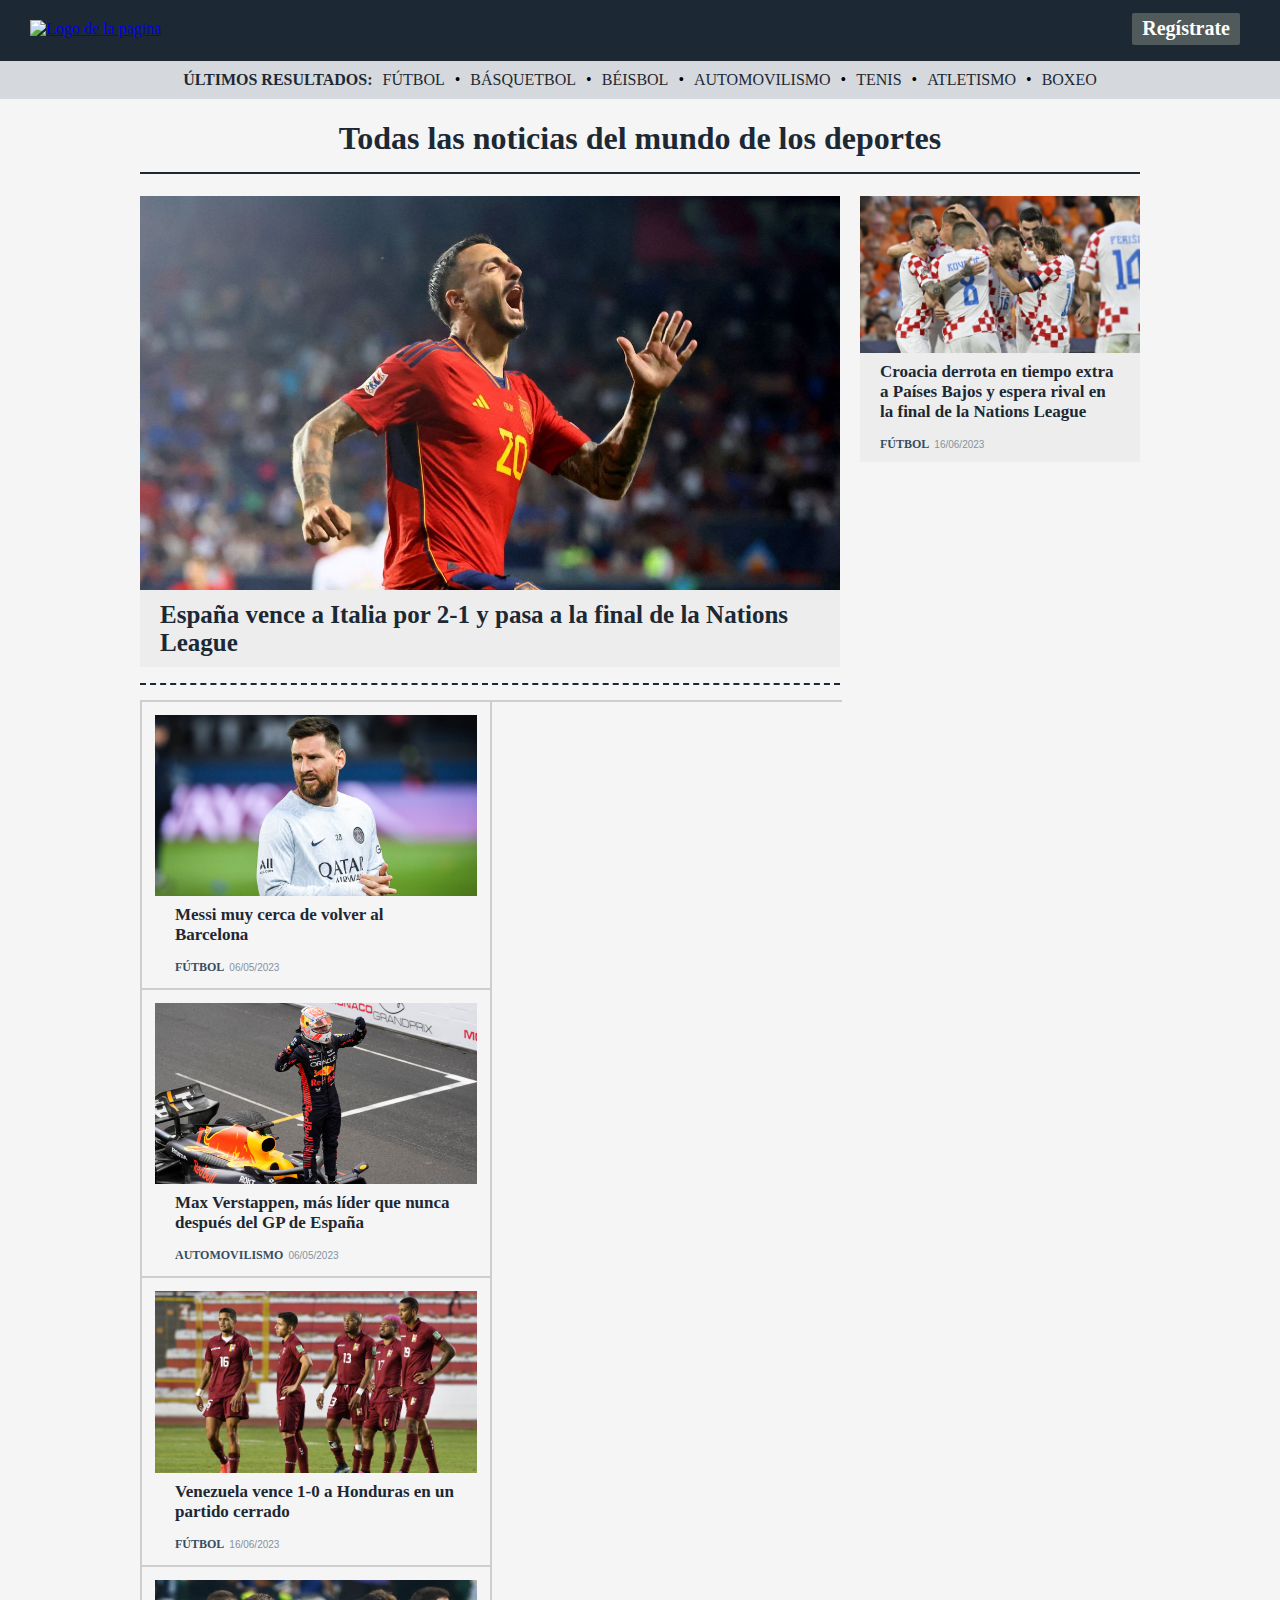
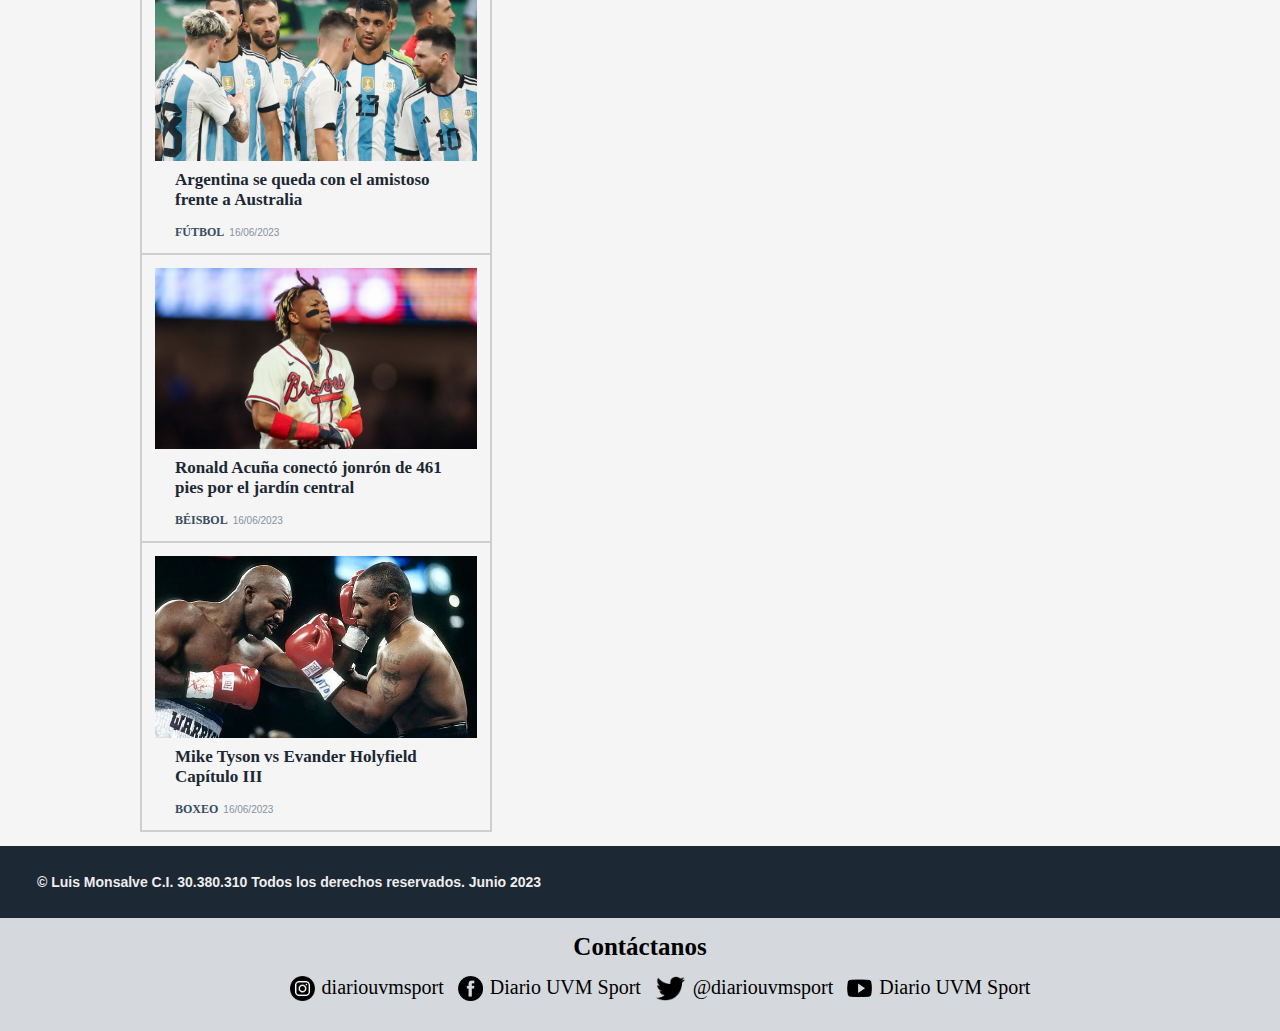
==== commit c3ec0e0a: "Animacion en nav agregada" ====
--- a/index.html
+++ b/index.html
@@ -9,27 +9,31 @@
     <title>Diario UVM Sport</title>
     <link rel="shortcut icon" href="media/images/logoUVM.png">
     <script src="scripts.js"></script>
+    <link rel="stylesheet" href="plantilla.css">
     <link rel="stylesheet" href="index.css">
 </head>
 <body>
     <header>
         <div class="cabecera">
-            <h2 class="nombrePagina">
-                <a href="index.html"><span class="uvm">UVM</span> <span class="sport">SPORT</span><img src="media/images/logoUVM.png" alt="Logo de la pagina" width="62px"></a>
-            </h2>
+            <div class="nombrePagina">
+                <a href="index.html"><img src="media/images/Logopagina.png" alt="Logo de la pagina"></a>
+            </div>
             <div class="links">
                 <a href="registro.html">Regístrate</a>
             </div>
         </div>
         <nav>
             <ul class="categorias">
-                <li><a href="#">FÚTBOL</a></li>
-                <li><a href="#">BÁSQUETBOL</a></li>
-                <li><a href="#">BÉISBOL</a></li>
-                <li><a href="#">AUTOMOVILISMO</a></li>
-                <li><a href="#">TENIS</a></li>
-                <li><a href="#">ATLETISMO</a></li>
-                <li><a href="#">BOXEO</a></li>
+                <div class="animation">
+                    <p>ÚLTIMOS RESULTADOS:</p>
+                    <li><a href="#">FÚTBOL</a></li>
+                    <li><a href="#">BÁSQUETBOL</a></li>
+                    <li><a href="#">BÉISBOL</a></li>
+                    <li><a href="#">AUTOMOVILISMO</a></li>
+                    <li><a href="#">TENIS</a></li>
+                    <li><a href="#">ATLETISMO</a></li>
+                    <li><a href="#">BOXEO</a></li>
+                </div>
               </ul>
         </nav>
     </header>
--- a/plantilla.css
+++ b/plantilla.css
@@ -0,0 +1,353 @@
+@media screen and (min-width: 1024px){
+
+body {
+    margin:0;
+    background-color: #F5F5F5;
+  }
+  
+  header {
+    width: 100%;
+  }
+
+  header .cabecera{
+    display: flex;
+    justify-content: space-between;
+    width: 100%;
+    background-color: #1C2833;
+  }
+  
+  header .nombrePagina {
+    width: 448px;
+    padding: 20px 0 20px 30px;
+    margin: 0;
+  }
+
+  header img {
+    width: 100%;
+    height: auto;
+  }
+
+  header .links {
+    padding: 13px 30px 16px 0;
+    font: bold 20px Georgia;
+    display: flex;
+    align-items: center;
+  }
+  
+  header .links a {
+    padding-left: 10px;
+    padding-right: 10px;
+    padding-bottom: 5px;
+    padding-top: 4px;
+    margin-right: 10px;
+    margin-left: 10px;
+    text-decoration: none;
+    color: #ffff;
+    background-color: #515A5A;
+    border-radius: 2px;
+  }
+
+/* CABECERA  */
+  
+  nav {
+    background-color: #D5D8DC;
+  }
+
+  nav .categorias {
+    display: flex;
+    align-items: center;
+    justify-content: center;
+    overflow: hidden;
+    white-space: nowrap;
+    margin: 0;
+    padding: 10px 20px;
+    font-family: Rockwell;
+    width: 1000px;
+    margin: auto;
+   }
+
+  nav .animation {
+    display: flex;
+    animation: RightToLeft 20s infinite ease-in;
+    /* animation-play-state: paused; */
+   }
+
+  nav .categorias li {
+    list-style: none;
+  }
+  
+  nav .categorias a {
+    text-decoration: none;
+    color: #1C2833;
+  }
+  
+  nav .categorias p {
+    margin: 0;
+    margin-right: 10px;
+    color: #1C2833;
+    font-weight: bold;
+   }
+
+  nav .categorias li:not(:last-child)::after {
+    content: "•";
+    margin: 0 10px;
+  }
+
+  @keyframes RightToLeft {
+    from {
+      transform: translateX(0%);
+    }
+    to {
+      transform: translateX(-110%);
+    }
+  }
+
+  main {
+    width: 1000px;
+    margin: auto;
+  } 
+
+  .piePag {
+    background-color:#1C2833;
+    color:#EFEDED;
+    font: bold 14px Arial;
+    padding-top: 28px;
+    padding-bottom: 28px;
+    padding-left: 37px;
+    margin-bottom: 0;
+    }
+    
+    .contacto {
+      text-align: center;
+      background-color: #D5D8DC;
+      padding-top: 15px;
+      padding-bottom: 20px;
+    }
+    
+    .contacto p {
+      margin: 0;
+      padding-bottom: 15px;
+      font: bold 25px Calibri;
+    }
+    
+    .contacto ul {
+      margin: 0;
+    }
+    
+    .contacto ul li{
+      list-style: none;
+      display: inline-block;
+      margin: 0;
+      font-size: 20px;
+      padding-left: 5px;
+      padding-right: 5px;
+      padding-bottom: 5px;
+      font: 20px Calibri;
+    }
+    
+    .contacto img {
+      height: 25px;
+      width: auto;
+      margin-right: 7px;
+    }
+    
+    .contacto a {
+      text-decoration: none;
+      color: #000000;
+      display: inline-flex;
+    }
+}
+
+@media screen and (min-width: 768px) and (max-width: 1023px) {
+
+  body {
+    margin:0;
+    background-color: green;
+  }
+
+  header {
+    width: 100%;
+  }
+
+}
+
+@media screen and (max-width: 767px) {
+
+  body {
+    margin:0;
+    background-color: #F5F5F5;
+  }
+
+  header {
+    width: 100%;
+  }
+
+  .cabecera {
+    display: flex;
+    align-items: center;
+    justify-content: space-between;
+    background-color: #1C2833;
+  }
+
+  .cabecera .nombrePagina {
+    width: 60%;
+    height: auto;
+    padding: 4% 0 4% 2%;
+  }
+
+  .cabecera img {
+    width: 100%;
+    height: auto;
+  }
+
+  .cabecera .links {
+    padding: 0;
+    font: bold 60% Georgia;
+    display: flex;
+    align-items: center;
+  }
+
+  .cabecera .links a {
+    padding-left: 10px;
+    padding-right: 10px;
+    padding-bottom: 5px;
+    padding-top: 4px;
+    margin-right: 10px;
+    text-decoration: none;
+    color: #ffff;
+    background-color: #515A5A;
+    border-radius: 2px;
+    text-align: center;
+  }
+
+  nav {
+    background-color: #D5D8DC;
+  }
+
+ nav .categorias {
+  display: flex;
+  align-items: center;
+  overflow: hidden;
+  white-space: nowrap;
+  margin: 0;
+  padding: 10px 20px;
+  font-family: Rockwell;
+ }
+
+ nav .animation {
+  display: flex;
+  animation: RightToLeft 20s infinite ease-in;
+  animation-play-state: paused;
+ }
+
+ nav .categorias li {
+  list-style: none;
+ }
+
+ nav .categorias a {
+  text-decoration: none;
+  color: #1C2833;
+ }
+
+ nav .categorias p {
+  margin: 0;
+  margin-right: 10px;
+  color: #1C2833;
+  font-weight: bold;
+ }
+
+ nav .categorias li:not(:last-child)::after {
+  content: "•";
+  margin: 0 10px;
+}
+
+@keyframes RightToLeft {
+  from {
+    transform: translateX(0%);
+  }
+  to {
+    transform: translateX(-110%);
+  }
+}
+
+  /* nav .categorias {
+    display: flex;
+    justify-content: center;
+    font: bold 50% Rockwell;
+    color: #1C2833;
+    margin:0;
+    padding: 10px;
+    background-color: #D5D8DC;
+  }
+  
+  nav .categorias li {
+    list-style: none;
+  }
+  
+  nav .categorias a {
+    text-decoration: none;
+    color: #1C2833;
+  }
+  
+  nav .categorias li:not(:last-child)::after {
+    content: "•";
+    margin: 0 10px;
+  } */
+
+main {
+  width: 90%;
+  margin: auto;
+}
+
+  .piePag {
+    background-color:#1C2833;
+    color:#EFEDED;
+    font: bold 14px Arial;
+    padding: 28px 30px;
+    margin-bottom: 0;
+    }
+    
+    .contacto {
+      text-align: center;
+      background-color: #D5D8DC;
+      padding-top: 15px;
+      padding-bottom: 20px;
+    }
+    
+    .contacto p {
+      margin: 0;
+      padding-bottom: 15px;
+      font: bold 25px Calibri;
+    }
+    
+    .contacto ul {
+      display: flex;
+      flex-direction: column;
+      padding: 0;
+      margin: 0;
+    }
+    
+    .contacto ul li{
+      list-style: none;
+      display: inline-block;
+      margin: 0;
+      font-size: 20px;
+      padding-left: 5px;
+      padding-right: 5px;
+      padding-bottom: 5px;
+      font: 20px Calibri;
+    }
+    
+    .contacto img {
+      height: 25px;
+      width: auto;
+      margin-right: 7px;
+    }
+    
+    .contacto a {
+      text-decoration: none;
+      color: #000000;
+      display: inline-flex;
+    }
+
+}--- a/index.css
+++ b/index.css
@@ -1,87 +1,5 @@
-body {
-    margin:0;
-    background-color: #F5F5F5;
-  }
+@media screen and (min-width: 1024px){
   
-  .nombrePagina {
-      padding-left: 30px;
-      margin: 0;
-      font: 90px rockwell;
-      text-align: center;
-    }
-  
-  .uvm {
-      color:#88C426;
-    }
-    
-  .sport {
-      color:#ffff;
-    }
-  
-  header .cabecera{
-    display: flex;
-    justify-content: space-between;
-    width: 100%;
-    background-color: #1C2833;
-  }
-  
-  header h2 img {
-    margin-left: 10px;
-  }
-  
-  header h2 a {
-    text-decoration: none;
-  }
-  
-  header .links {
-    padding: 13px 30px 16px 10px;
-    font: bold 20px Georgia;
-    display: flex;
-    align-items: center;
-  }
-  
-  header .links a {
-    padding-left: 10px;
-    padding-right: 10px;
-    padding-bottom: 5px;
-    padding-top: 4px;
-    margin-right: 10px;
-    margin-left: 10px;
-    text-decoration: none;
-    color: #ffff;
-    background-color: #515A5A;
-    border-radius: 2px;
-  }
-
-  nav .categorias {
-    display: flex;
-    justify-content: center;
-    font: bold 20px Rockwell;
-    color: #1C2833;
-    margin:0;
-    padding: 10px;
-    background-color: #D5D8DC;
-  }
-  
-  nav .categorias li {
-    list-style: none;
-  }
-  
-  nav .categorias a {
-    text-decoration: none;
-    color: #1C2833;
-  }
-  
-  nav .categorias li:not(:last-child)::after {
-    content: "•";
-    margin: 0 10px;
-  }
-
-  main {
-    width: 1000px;
-    margin: auto;
-  } 
-
   h1 {
     font-family: Didot;
     padding-bottom: 15px;
@@ -132,6 +50,8 @@
     width: 100%;
     margin: 0;
   }
+
+    /* @keyframes utilizado para crear animaciones mediante la definición de un conjunto de estados clave de la animación y la transición entre ellos */
 
   @keyframes slide {
     0% {margin-left: 0%;}
@@ -227,55 +147,177 @@
   .pieArticulo .fechaArticulo {
     color: #85929E;
     font-family: Arial;
-  }
-
-  .piePag {
-    background-color:#1C2833;
-    color:#EFEDED;
-    font: bold 14px Arial;
-    padding-top: 28px;
-    padding-bottom: 28px;
-    padding-left: 37px;
-    margin-bottom: 0;
-    }
-    
-    .contacto {
-      text-align: center;
-      background-color: #D5D8DC;
-      padding-top: 15px;
-      padding-bottom: 20px;
-    }
-    
-    .contacto p {
-      margin: 0;
-      padding-bottom: 15px;
-      font: bold 25px Calibri;
-    }
-    
-    .contacto ul {
-      margin: 0;
-    }
-    
-    .contacto ul li{
-      list-style: none;
-      display: inline-block;
-      margin: 0;
-      font-size: 20px;
-      padding-left: 5px;
-      padding-right: 5px;
-      padding-bottom: 5px;
-      font: 20px Calibri;
-    }
-    
-    .contacto img {
-      height: 25px;
-      width: auto;
-      margin-right: 7px;
-    }
-    
-    .contacto a {
-      text-decoration: none;
-      color: #000000;
-      display: inline-flex;
-    }
-
+  }  
+}
+
+@media screen and (min-width: 768px) and (max-width: 1023px) {
+
+}
+
+@media screen and (max-width: 767px) {
+  main {
+    width: 90%;
+    margin: auto;
+  }
+
+  h1 {
+    font-family: Didot;
+    padding-bottom: 15px;
+    border-bottom: 2px solid #1C2833;
+    text-align: center;
+    color:#1C2833;
+  }
+
+  .panel {
+    display: flex;
+    flex-direction: column;
+  }
+
+  .slider {
+    width: 100%;
+    height: auto;
+    overflow: hidden;
+    border-bottom: 2px dashed #1C2833;
+  }
+
+  .slider ul {
+    display: flex;
+    padding: 0;
+    width: 400%;
+    animation: slide 20s infinite ease-in-out;
+    margin-top: 0;
+    /* animation-play-state: paused; */
+  }
+
+  .slider li {
+    list-style: none;
+    width: 100%;
+    font: bold 25px Segoe UI;
+    background-color: #ededed;
+  }
+
+  .slider .sliderTexto{
+    padding: 5px 20px 10px;
+  }
+
+  .sliderTexto a {
+    display: block;
+    text-decoration: none;
+    color:#1C2833;
+  }
+
+  .slider img {
+    width: 100%;
+    margin: 0;
+  }
+
+    /* @keyframes utilizado para crear animaciones mediante la definición de un conjunto de estados clave de la animación y la transición entre ellos */
+
+  @keyframes slide {
+    0% {margin-left: 0%;}
+    20% {margin-left: 0%;}
+
+    25% {margin-left: -100%;}
+    45% {margin-left: -100%;}
+
+    50% {margin-left: -200%;}
+    70% {margin-left: -200%;}
+
+    75% {margin-left: -300%;}
+    95% {margin-left: -300%;}
+  }
+
+  .lateral {
+    width: 100%;
+    margin-top: 15px;
+    background-color: #ededed;
+    height:min-content;
+  }
+
+  .lateral article {
+    padding-bottom: 10px;
+  }
+
+  .lateral .textoLateral {
+    padding: 5px 20px 15px;
+    box-sizing: border-box;
+    word-wrap: break-word;
+    font: bold 17px Segoe UI;
+  }
+
+  .textoLateral a {
+    display: block;
+    text-decoration: none;
+    color:#1C2833;
+  }
+
+  .lateral .pieArticulo {
+    padding-left: 20px;
+  }
+
+  .general {
+    margin-top: 15px;
+    width: 100%;
+    border-top: 2px solid #cfcdcd;
+    border-left: 2px solid #cfcdcd;
+  }
+
+  .general ul {
+    margin: 0;
+    padding: 0;
+    display: flex;
+    flex-wrap: wrap;
+  }
+
+  .general li {
+    padding: 13px 13px;
+    width: calc(50% - 27.6px);
+    list-style: none;
+    border-right: 2px solid #cfcdcd;
+    border-bottom: 2px solid #cfcdcd;
+  }
+
+  .general article {
+    display: flex;
+    flex-direction: column;
+    justify-content: space-between;
+    height: 100%;
+  }
+
+  .general .textoGeneral {
+    padding: 5px 0 15px;
+    box-sizing: border-box;
+    word-wrap: break-word;
+    font: bold 17px Segoe UI;
+  }
+
+  .general a {
+    display: block;
+    text-decoration: none;
+    color:#1C2833;
+  }
+
+  .pieArticulo {
+    display: flex;
+    flex-direction: column;
+  }
+
+  .pieArticulo p {
+    margin: 0;
+    font-size: 12px;
+  }
+
+  .pieArticulo .categoriaArticulo {
+    word-wrap: break-word;
+    color:#364D62;
+    font-weight: bold;
+    font-family: Georgia;
+    margin-right: 5px;
+  }
+
+  .pieArticulo .fechaArticulo {
+    color: #85929E;
+    font-family: Arial;
+  }  
+
+}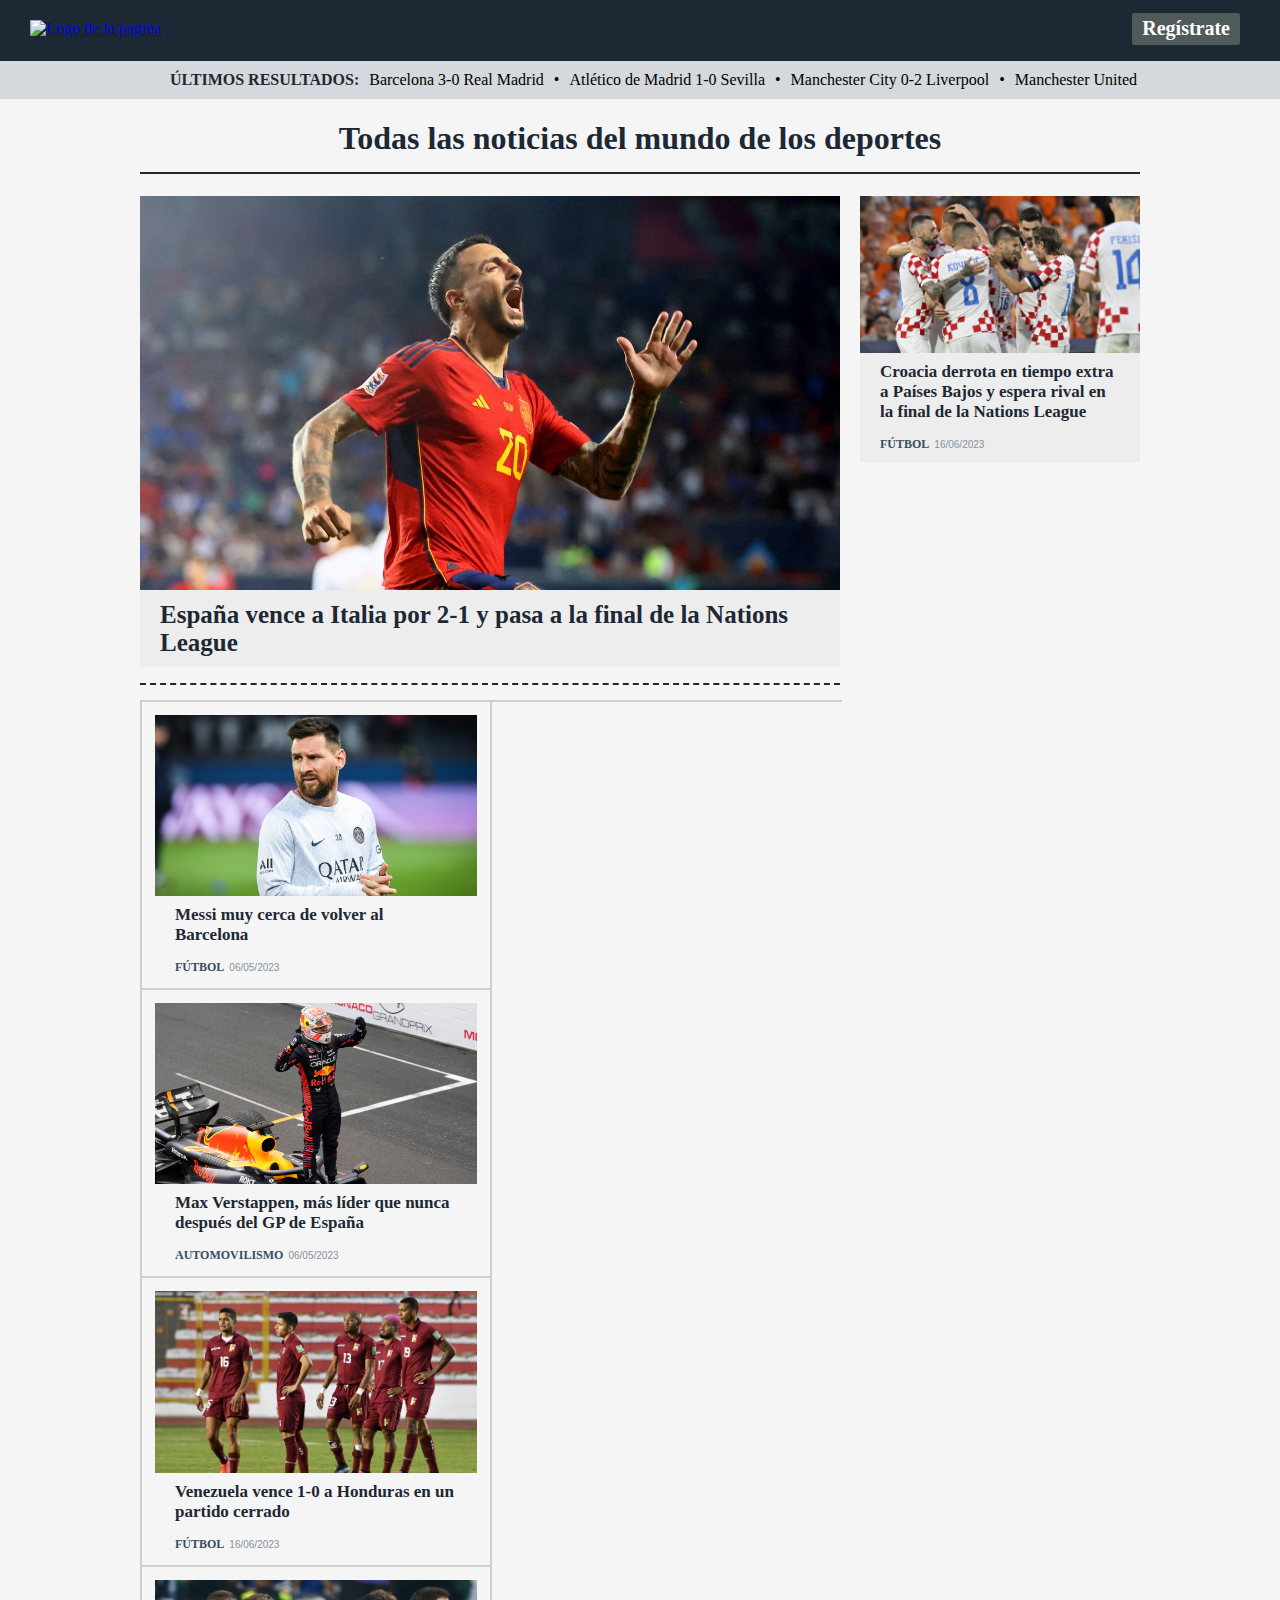
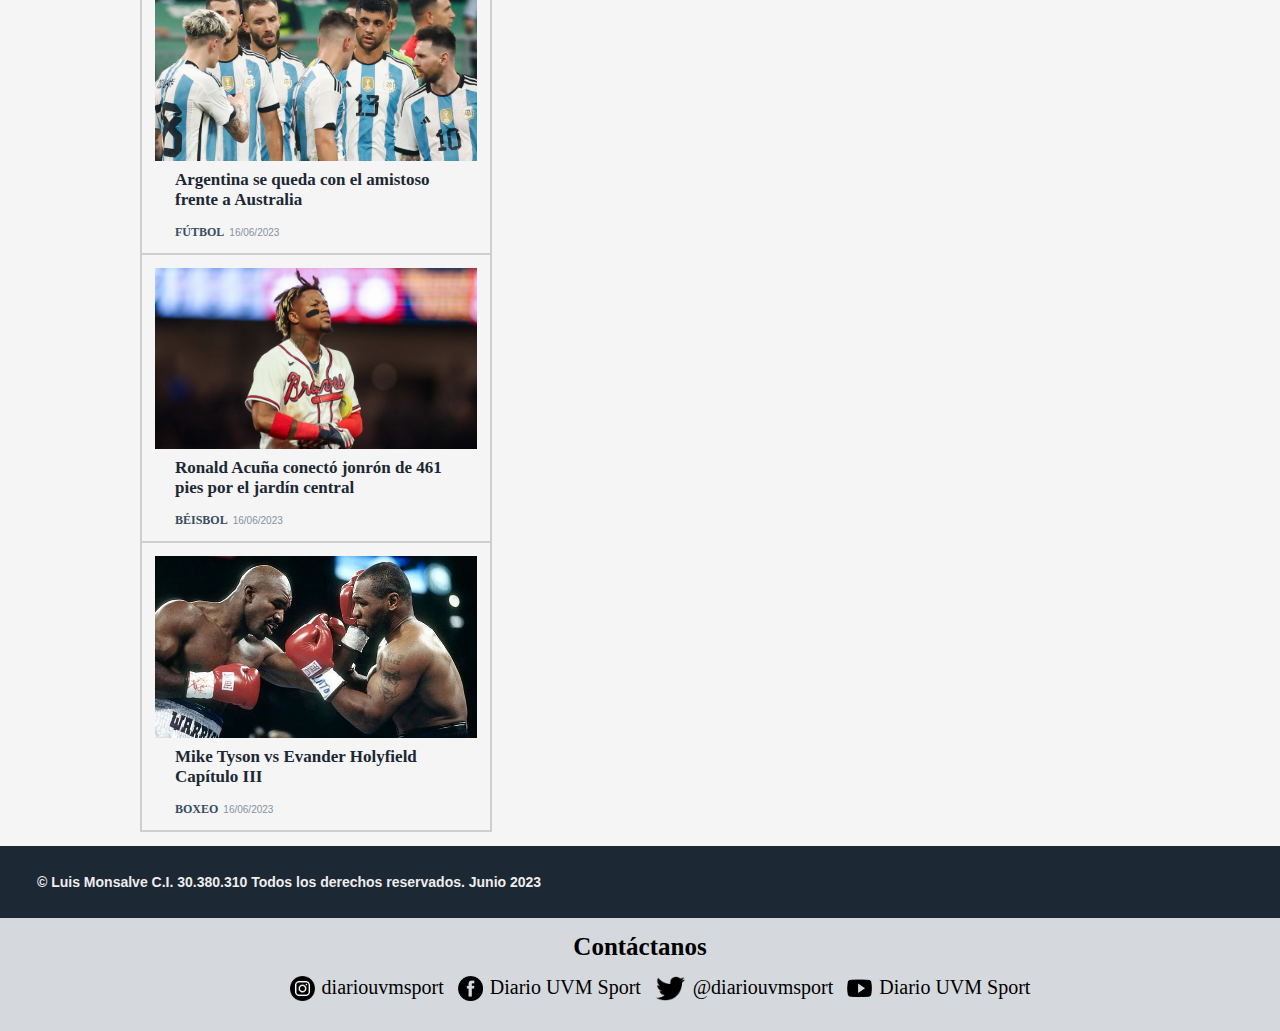
==== commit 2c8bfbca: "Animacion de nav terminada" ====
--- a/index.html
+++ b/index.html
@@ -26,16 +26,23 @@
             <ul class="categorias">
                 <div class="animation">
                     <p>ÚLTIMOS RESULTADOS:</p>
-                    <li><a href="#">FÚTBOL</a></li>
+                    <li>Barcelona 3-0 Real Madrid</li>
+                    <li>Atlético de Madrid 1-0 Sevilla</li>
+                    <li>Manchester City 0-2 Liverpool</li>
+                    <li>Manchester United 2-2 Arsenal</li>
+                    <li>Napoli 3-2 Juventus</li>
+                    <li>Milán 1-1 Inter de Milán</li>
+                    <li>Bayern de Munich 4-0 Borussia Dortmund</li>
+                </div>
+              </ul>
+        </nav>
+                            <!-- <li><a href="#">FÚTBOL</a></li>
                     <li><a href="#">BÁSQUETBOL</a></li>
                     <li><a href="#">BÉISBOL</a></li>
                     <li><a href="#">AUTOMOVILISMO</a></li>
                     <li><a href="#">TENIS</a></li>
                     <li><a href="#">ATLETISMO</a></li>
-                    <li><a href="#">BOXEO</a></li>
-                </div>
-              </ul>
-        </nav>
+                    <li><a href="#">BOXEO</a></li> -->
     </header>
         <main>
             <h1>Todas las noticias del mundo de los deportes</h1>
--- a/plantilla.css
+++ b/plantilla.css
@@ -56,20 +56,19 @@
   nav .categorias {
     display: flex;
     align-items: center;
-    justify-content: center;
     overflow: hidden;
     white-space: nowrap;
     margin: 0;
-    padding: 10px 20px;
+    padding: 10px 30px;
     font-family: Rockwell;
-    width: 1000px;
+    width: calc(1000px - 60px);
     margin: auto;
    }
 
   nav .animation {
     display: flex;
-    animation: RightToLeft 20s infinite ease-in;
-    /* animation-play-state: paused; */
+    animation: RightToLeft 30s infinite ease-in;
+    animation-play-state: start;
    }
 
   nav .categorias li {
@@ -232,12 +231,13 @@
   margin: 0;
   padding: 10px 20px;
   font-family: Rockwell;
+  margin: 0 10px;
  }
 
  nav .animation {
   display: flex;
-  animation: RightToLeft 20s infinite ease-in;
-  animation-play-state: paused;
+  animation: RightToLeft 30s infinite ease-in;
+  animation-play-state: start;
  }
 
  nav .categorias li {
@@ -269,30 +269,6 @@
     transform: translateX(-110%);
   }
 }
-
-  /* nav .categorias {
-    display: flex;
-    justify-content: center;
-    font: bold 50% Rockwell;
-    color: #1C2833;
-    margin:0;
-    padding: 10px;
-    background-color: #D5D8DC;
-  }
-  
-  nav .categorias li {
-    list-style: none;
-  }
-  
-  nav .categorias a {
-    text-decoration: none;
-    color: #1C2833;
-  }
-  
-  nav .categorias li:not(:last-child)::after {
-    content: "•";
-    margin: 0 10px;
-  } */
 
 main {
   width: 90%;
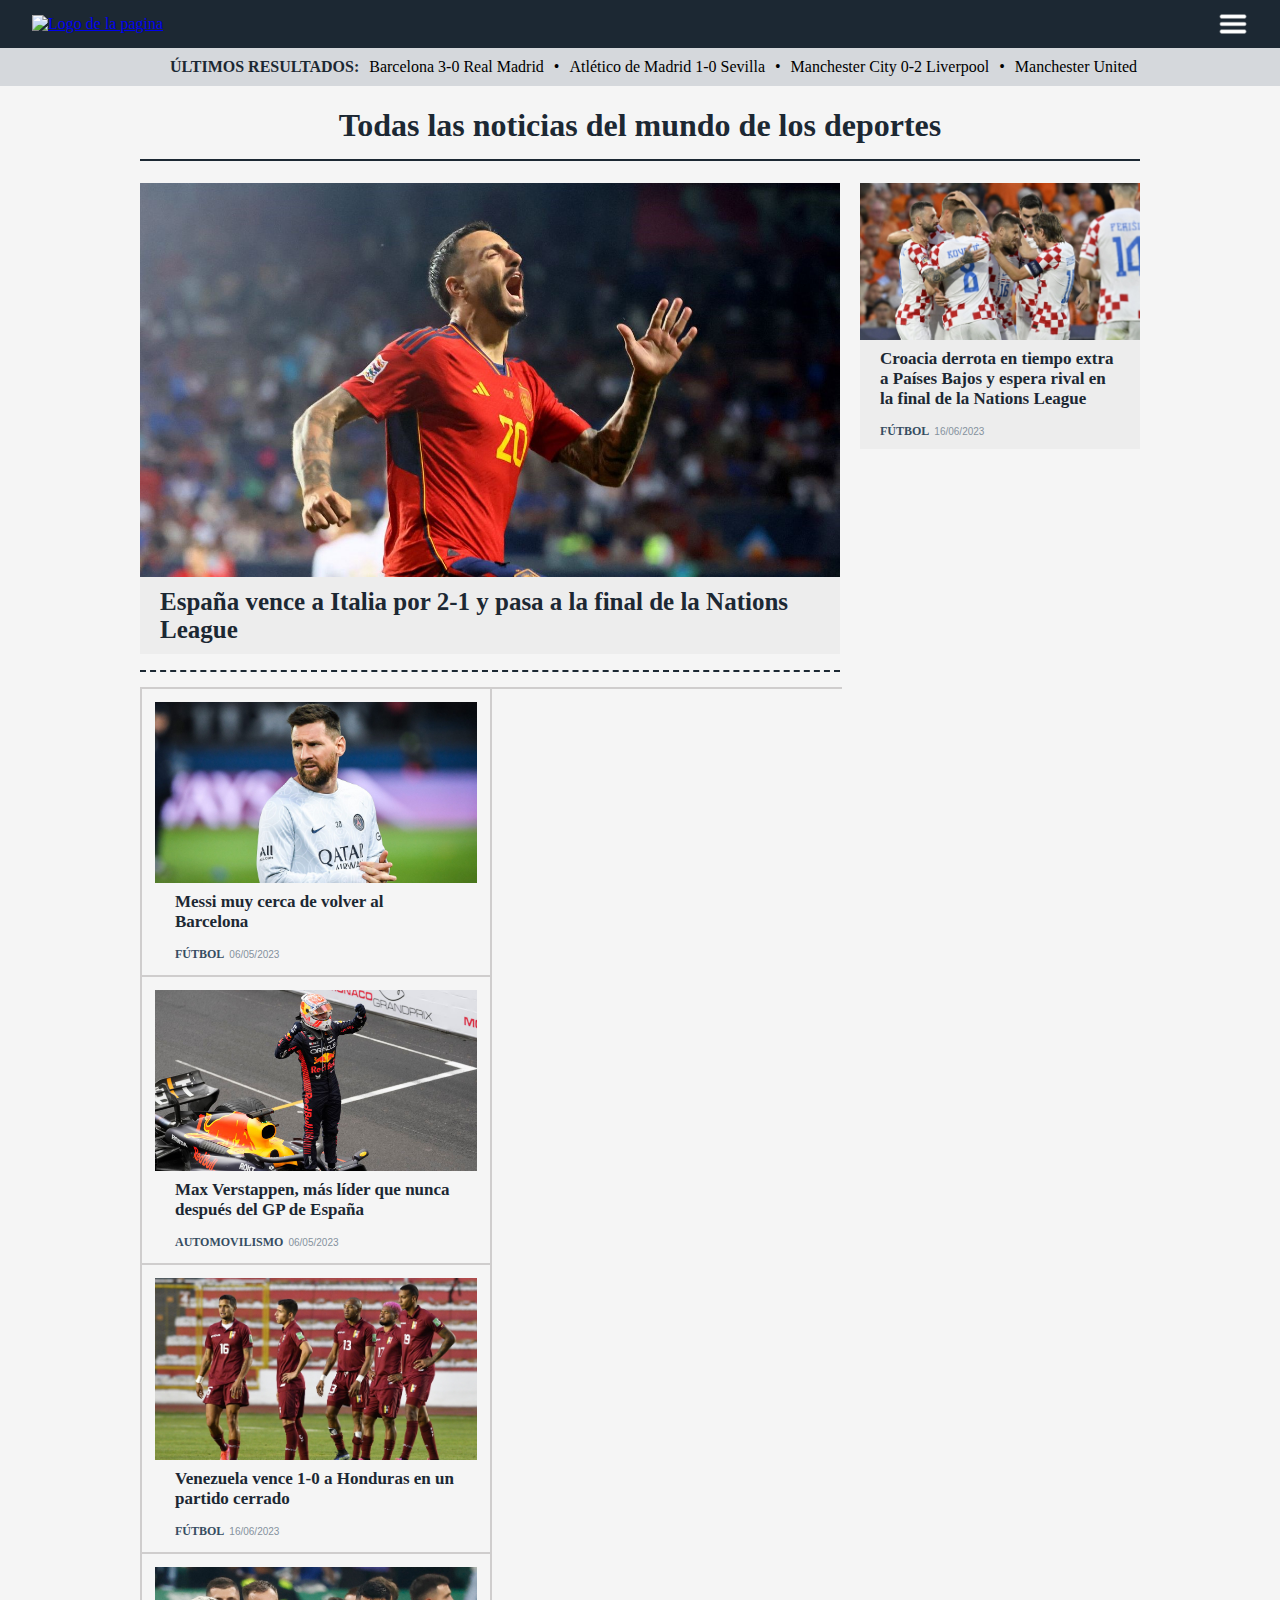
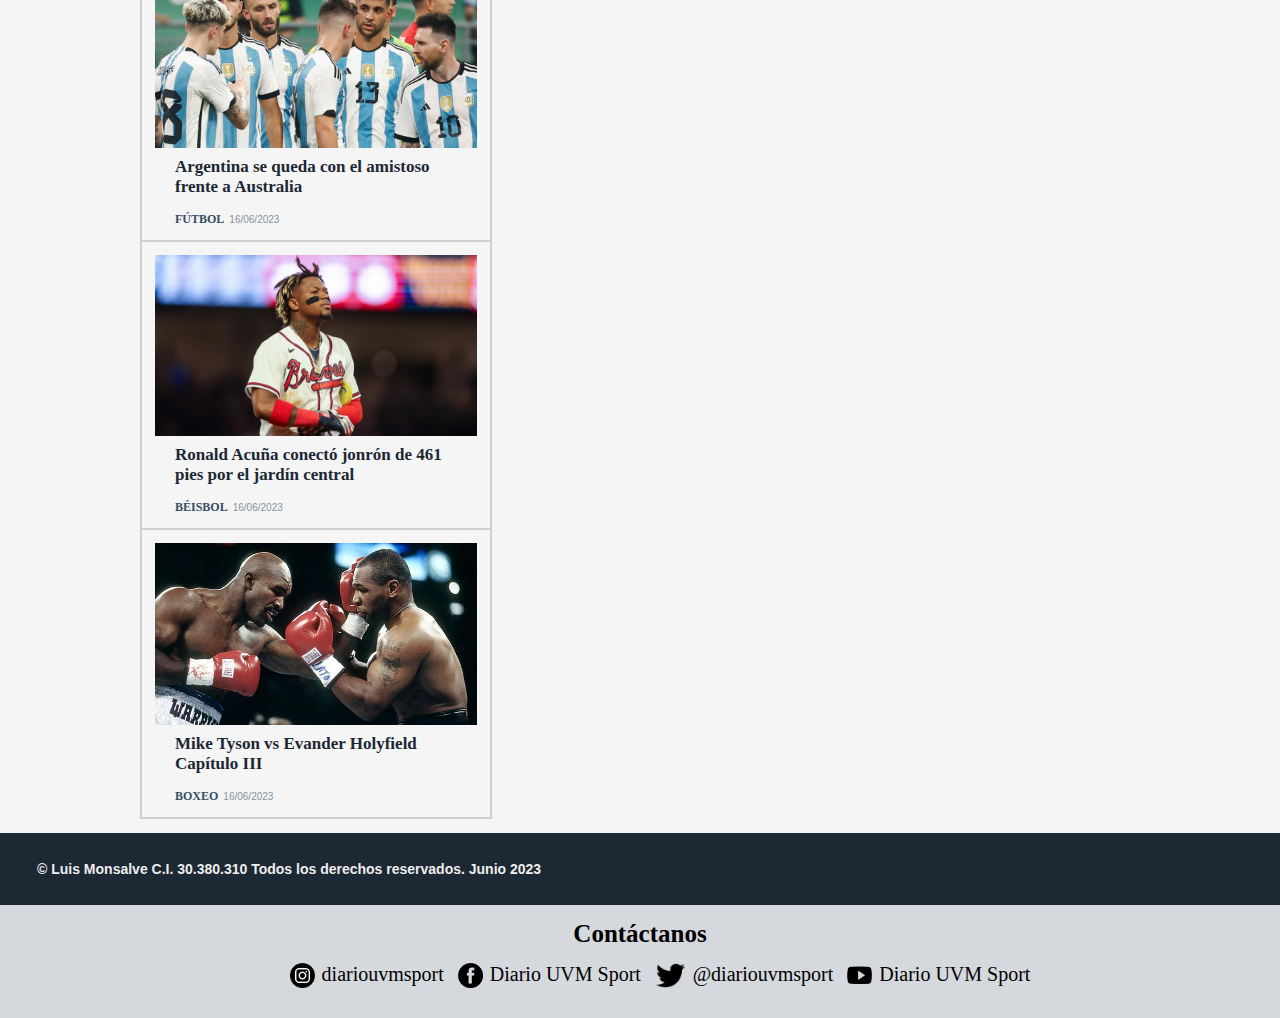
==== commit 34363f41: "Menu desplegable agregado" ====
--- a/index.html
+++ b/index.html
@@ -15,13 +15,93 @@
 <body>
     <header>
         <div class="cabecera">
-            <div class="nombrePagina">
-                <a href="index.html"><img src="media/images/Logopagina.png" alt="Logo de la pagina"></a>
-            </div>
-            <div class="links">
-                <a href="registro.html">Regístrate</a>
-            </div>
+
+                <a href="index.html"><img src="media/images/Logopagina.png" alt="Logo de la pagina" class="nombrePagina"></a>
+
+                <a href="#menu" class="navMenu">
+                    <img src="media/icons/menu.png" class="navIcon">
+                </a>
+
+                <a href="#" class="navMenu navMenu--second">
+                    <img src="media/icons/logout.png" class="navIcon">
+                </a>
+
+                <ul class="desplegable" id="menu">
+                    <li class="lista">
+                        <a href="index.html" class="link">
+                            <span class="span">Inicio</span>
+                        </a>
+                    </li>
+
+                    <li class="lista">
+                        <a href="#" class="link">
+                            <span class="span">Categorías</span>
+                            <img src="media/icons/arrow.png" class="arrow"> 
+
+                            <input type="checkbox" class="check">
+                        </a>
+
+                        <div class="contenido">
+
+                            <ul class="subMenu">
+                                <li class="subLi">
+                                    <a href="#" class="ancla">Fútbol</a>
+                                </li>
+                                <li class="subLi">
+                                    <a href="#" class="ancla">Béisbol</a>
+                                </li>
+                                <li class="subLi">
+                                    <a href="#" class="ancla">Básquetbol</a>
+                                </li>
+                                <li class="subLi">
+                                    <a href="#" class="ancla">Automovilismo</a>
+                                </li>
+                                <li class="subLi">
+                                    <a href="#" class="ancla">Boxeo</a>
+                                </li>
+                                <li class="subLi">
+                                    <a href="#" class="ancla">Tenis</a>
+                                </li>
+                            </ul>
+                        </div>
+                    </li>
+
+                    <li class="lista">
+                        <a href="#" class="link">
+                            <span class="span">Contacto</span>
+                            <img src="media/icons/arrow.png" class="arrow"> 
+
+                            <input type="checkbox" class="check">
+                        </a>
+
+                        <div class="contenido">
+
+                            <ul class="subMenu">
+                                <li class="subLi">
+                                    <a href="https://www.instagram.com/"  class="ancla">Instagram: diariouvmsport</a>
+                                </li>
+                                <li class="subLi">
+                                    <a href="https://www.facebook.com/" class="ancla">Facebook: Diario UVM Sport</a>
+                                </li>
+                                <li class="subLi">
+                                    <a href="https://www.twitter.com/" class="ancla">Twitter: @diariouvmsport</a>
+                                </li>
+                                <li class="subLi">
+                                    <a href="https://www.youtube.com/" class="ancla">YouTube: Diario UVM Sport</a>
+                                </li>
+                            </ul>
+                        </div>
+                    </li>
+
+                    <li class="lista">
+                        <a href="registro.html" class="link">
+                            <span class="span">Registro</span>
+                        </a>
+                    </li>
+                </ul>
+
         </div>
+    </header>
         <nav>
             <ul class="categorias">
                 <div class="animation">
@@ -36,14 +116,6 @@
                 </div>
               </ul>
         </nav>
-                            <!-- <li><a href="#">FÚTBOL</a></li>
-                    <li><a href="#">BÁSQUETBOL</a></li>
-                    <li><a href="#">BÉISBOL</a></li>
-                    <li><a href="#">AUTOMOVILISMO</a></li>
-                    <li><a href="#">TENIS</a></li>
-                    <li><a href="#">ATLETISMO</a></li>
-                    <li><a href="#">BOXEO</a></li> -->
-    </header>
         <main>
             <h1>Todas las noticias del mundo de los deportes</h1>
             <!-- Slider para que las noticias se deslicen -->
--- a/plantilla.css
+++ b/plantilla.css
@@ -3,6 +3,265 @@
 body {
     margin:0;
     background-color: #F5F5F5;
+  }
+  
+  header {
+    width: 100%;
+    background-color: #1C2833;
+
+    --img1: scale(1);
+    --img2: scale(0);
+  }
+
+  header:has( .desplegable:target ) {
+    --img1: scale(0);
+    --img2: scale(1);
+
+    --clip: inset(0 0 0 0)
+  }
+
+  header .cabecera{
+    width: 95%;
+    margin: auto;
+
+    display: grid;
+    grid-template-columns: max-content max-content;
+    grid-template-areas: "title img";
+    justify-content: space-between;
+    align-items: center;
+
+    overflow: hidden;
+  }
+  
+  header .nombrePagina {
+    width: 448px;
+    grid-area: title;
+    margin: 15px 0;
+  }
+
+  header img {
+    width: 100%;
+    height: auto;
+  }
+
+  header .navMenu {
+    grid-area: img;
+    position: relative;
+    z-index: 10;
+    
+    transform: var(--img1);
+  }
+
+  header .navMenu--second {
+    transform: var(--img2);
+  }
+
+  header .navIcon {
+    width: 30px;
+    display: block;
+  }
+  
+  .desplegable {
+    position: absolute;
+    background-color: #1e1e1e;
+    margin: 0;
+    width: 15%;
+    right: 0;
+    top: 0;
+    bottom: 0;
+    z-index: 9;
+
+    padding: 1em;
+
+    display: grid;
+    align-content: center;
+    gap: 1rem;
+    
+    overflow-y: auto;
+
+    clip-path: var(--clip, inset(0 0 100% 100%));
+    transition: clip-path .5s;
+  }
+
+  .desplegable .lista {
+    list-style: none;
+    font-family: Arial;
+  }
+
+  .desplegable .link {
+    color: #e1dede;
+    padding: 1em .7em;
+    text-decoration: none;
+
+    display: flex;
+    align-items: center;
+    gap: .6rem;
+
+    position: relative;
+    background-color: var(--bg,transparent);
+    border-radius: 6px;
+  }
+
+  .desplegable .lista:has(:checked) {
+    --rows: 1fr;
+    --rotate: rotate(180deg);
+    --bg: #323131;
+  }
+
+  .desplegable .check {
+    position: absolute;
+    width: 100%;
+    height: 100%;
+
+    opacity: 0;
+    cursor: pointer;
+  }
+
+  .desplegable .arrow {
+    width: 10px;
+    margin-left: auto;
+    transform: var(--rotate, 0);
+    transition: .2s transform;
+  }
+
+  .desplegable .contenido {
+    display: grid;
+    grid-template-rows: var(--rows, 0fr);
+    transition: .3s grid-template-rows;
+  }
+
+  .desplegable .subMenu {
+    overflow: hidden;
+  }
+
+  .desplegable .subLi {
+    width: 85%;
+    list-style: none;
+  }
+
+  .desplegable .ancla {
+    padding: 1em 0;
+    display: block;
+    color: #e1dede;
+    text-decoration: none;
+  }
+
+  nav {
+    background-color: #D5D8DC;
+  }
+
+  nav .categorias {
+    display: flex;
+    align-items: center;
+    overflow: hidden;
+    white-space: nowrap;
+    margin: 0;
+    padding: 10px 30px;
+    font-family: Rockwell;
+    width: calc(1000px - 60px);
+    margin: auto;
+   }
+
+  nav .animation {
+    display: flex;
+    animation: RightToLeft 30s infinite ease-in;
+    animation-play-state: start;
+   }
+
+  nav .categorias li {
+    list-style: none;
+  }
+  
+  nav .categorias a {
+    text-decoration: none;
+    color: #1C2833;
+  }
+  
+  nav .categorias p {
+    margin: 0;
+    margin-right: 10px;
+    color: #1C2833;
+    font-weight: bold;
+   }
+
+  nav .categorias li:not(:last-child)::after {
+    content: "•";
+    margin: 0 10px;
+  }
+
+  @keyframes RightToLeft {
+    from {
+      transform: translateX(0%);
+    }
+    to {
+      transform: translateX(-110%);
+    }
+  }
+
+  main {
+    width: 1000px;
+    margin: auto;
+  } 
+
+  .piePag {
+    background-color:#1C2833;
+    color:#EFEDED;
+    font: bold 14px Arial;
+    padding-top: 28px;
+    padding-bottom: 28px;
+    padding-left: 37px;
+    margin-bottom: 0;
+    }
+    
+    .contacto {
+      text-align: center;
+      background-color: #D5D8DC;
+      padding-top: 15px;
+      padding-bottom: 20px;
+    }
+    
+    .contacto p {
+      margin: 0;
+      padding-bottom: 15px;
+      font: bold 25px Calibri;
+    }
+    
+    .contacto ul {
+      margin: 0;
+    }
+    
+    .contacto ul li{
+      list-style: none;
+      display: inline-block;
+      margin: 0;
+      font-size: 20px;
+      padding-left: 5px;
+      padding-right: 5px;
+      padding-bottom: 5px;
+      font: 20px Calibri;
+    }
+    
+    .contacto img {
+      height: 25px;
+      width: auto;
+      margin-right: 7px;
+    }
+    
+    .contacto a {
+      text-decoration: none;
+      color: #000000;
+      display: inline-flex;
+    }
+}
+
+/* TABLET DISPLAY ================================================================================================================================*/
+
+@media screen and (min-width: 768px) and (max-width: 1023px) {
+
+  body {
+    margin:0;
+    background-color: #F5F5F5;
+    /* background-color: green; */
   }
   
   header {
@@ -61,8 +320,7 @@
     margin: 0;
     padding: 10px 30px;
     font-family: Rockwell;
-    width: calc(1000px - 60px);
-    margin: auto;
+    margin: 0 10px;
    }
 
   nav .animation {
@@ -102,7 +360,7 @@
   }
 
   main {
-    width: 1000px;
+    width: 90%;
     margin: auto;
   } 
 
@@ -130,7 +388,10 @@
     }
     
     .contacto ul {
-      margin: 0;
+      display: flex;
+      margin: 0;
+      padding: 0;
+      justify-content: space-evenly;
     }
     
     .contacto ul li{
@@ -138,8 +399,6 @@
       display: inline-block;
       margin: 0;
       font-size: 20px;
-      padding-left: 5px;
-      padding-right: 5px;
       padding-bottom: 5px;
       font: 20px Calibri;
     }
@@ -155,20 +414,10 @@
       color: #000000;
       display: inline-flex;
     }
+
 }
 
-@media screen and (min-width: 768px) and (max-width: 1023px) {
-
-  body {
-    margin:0;
-    background-color: green;
-  }
-
-  header {
-    width: 100%;
-  }
-
-}
+/* MOBILE DISPLAY ============================================================================================================================= */
 
 @media screen and (max-width: 767px) {
 
--- a/index.css
+++ b/index.css
@@ -51,7 +51,8 @@
     margin: 0;
   }
 
-    /* @keyframes utilizado para crear animaciones mediante la definición de un conjunto de estados clave de la animación y la transición entre ellos */
+    /* @keyframes utilizado para crear animaciones mediante la definición de un 
+    conjunto de estados clave de la animación y la transición entre ellos */
 
   @keyframes slide {
     0% {margin-left: 0%;}
@@ -150,15 +151,9 @@
   }  
 }
 
+/* TABLET DISPLAY ============================================================================================================================= */
+
 @media screen and (min-width: 768px) and (max-width: 1023px) {
-
-}
-
-@media screen and (max-width: 767px) {
-  main {
-    width: 90%;
-    margin: auto;
-  }
 
   h1 {
     font-family: Didot;
@@ -170,11 +165,11 @@
 
   .panel {
     display: flex;
-    flex-direction: column;
+    justify-content: space-between;
   }
 
   .slider {
-    width: 100%;
+    width: 70%;
     height: auto;
     overflow: hidden;
     border-bottom: 2px dashed #1C2833;
@@ -211,7 +206,8 @@
     margin: 0;
   }
 
-    /* @keyframes utilizado para crear animaciones mediante la definición de un conjunto de estados clave de la animación y la transición entre ellos */
+    /* @keyframes utilizado para crear animaciones mediante la definición de un 
+    conjunto de estados clave de la animación y la transición entre ellos */
 
   @keyframes slide {
     0% {margin-left: 0%;}
@@ -228,8 +224,8 @@
   }
 
   .lateral {
-    width: 100%;
-    margin-top: 15px;
+    width: calc(30% - 20px);
+    margin-left: 20px;
     background-color: #ededed;
     height:min-content;
   }
@@ -251,13 +247,9 @@
     color:#1C2833;
   }
 
-  .lateral .pieArticulo {
-    padding-left: 20px;
-  }
-
   .general {
     margin-top: 15px;
-    width: 100%;
+    width: 70%;
     border-top: 2px solid #cfcdcd;
     border-left: 2px solid #cfcdcd;
   }
@@ -277,15 +269,8 @@
     border-bottom: 2px solid #cfcdcd;
   }
 
-  .general article {
-    display: flex;
-    flex-direction: column;
-    justify-content: space-between;
-    height: 100%;
-  }
-
   .general .textoGeneral {
-    padding: 5px 0 15px;
+    padding: 5px 20px 15px;
     box-sizing: border-box;
     word-wrap: break-word;
     font: bold 17px Segoe UI;
@@ -299,7 +284,7 @@
 
   .pieArticulo {
     display: flex;
-    flex-direction: column;
+    padding: 0 20px;
   }
 
   .pieArticulo p {
@@ -320,4 +305,175 @@
     font-family: Arial;
   }  
 
+}
+
+/* MOBILE DISPLAY ============================================================================================================================= */
+
+@media screen and (max-width: 767px) {
+  main {
+    width: 90%;
+    margin: auto;
+  }
+
+  h1 {
+    font-family: Didot;
+    padding-bottom: 15px;
+    border-bottom: 2px solid #1C2833;
+    text-align: center;
+    color:#1C2833;
+  }
+
+  .panel {
+    display: flex;
+    flex-direction: column;
+  }
+
+  .slider {
+    width: 100%;
+    height: auto;
+    overflow: hidden;
+    border-bottom: 2px dashed #1C2833;
+  }
+
+  .slider ul {
+    display: flex;
+    padding: 0;
+    width: 400%;
+    animation: slide 20s infinite ease-in-out;
+    margin-top: 0;
+    /* animation-play-state: paused; */
+  }
+
+  .slider li {
+    list-style: none;
+    width: 100%;
+    font: bold 25px Segoe UI;
+    background-color: #ededed;
+  }
+
+  .slider .sliderTexto{
+    padding: 5px 20px 10px;
+  }
+
+  .sliderTexto a {
+    display: block;
+    text-decoration: none;
+    color:#1C2833;
+  }
+
+  .slider img {
+    width: 100%;
+    margin: 0;
+  }
+
+    /* @keyframes utilizado para crear animaciones mediante la definición de un 
+    conjunto de estados clave de la animación y la transición entre ellos */
+
+  @keyframes slide {
+    0% {margin-left: 0%;}
+    20% {margin-left: 0%;}
+
+    25% {margin-left: -100%;}
+    45% {margin-left: -100%;}
+
+    50% {margin-left: -200%;}
+    70% {margin-left: -200%;}
+
+    75% {margin-left: -300%;}
+    95% {margin-left: -300%;}
+  }
+
+  .lateral {
+    width: 100%;
+    margin-top: 15px;
+    background-color: #ededed;
+    height:min-content;
+  }
+
+  .lateral article {
+    padding-bottom: 10px;
+  }
+
+  .lateral .textoLateral {
+    padding: 5px 20px 15px;
+    box-sizing: border-box;
+    word-wrap: break-word;
+    font: bold 17px Segoe UI;
+  }
+
+  .textoLateral a {
+    display: block;
+    text-decoration: none;
+    color:#1C2833;
+  }
+
+  .lateral .pieArticulo {
+    padding-left: 20px;
+  }
+
+  .general {
+    margin-top: 15px;
+    width: 100%;
+    border-top: 2px solid #cfcdcd;
+    border-left: 2px solid #cfcdcd;
+  }
+
+  .general ul {
+    margin: 0;
+    padding: 0;
+    display: flex;
+    flex-wrap: wrap;
+  }
+
+  .general li {
+    padding: 13px 13px;
+    width: calc(50% - 27.6px);
+    list-style: none;
+    border-right: 2px solid #cfcdcd;
+    border-bottom: 2px solid #cfcdcd;
+  }
+
+  .general article {
+    display: flex;
+    flex-direction: column;
+    justify-content: space-between;
+    height: 100%;
+  }
+
+  .general .textoGeneral {
+    padding: 5px 0 15px;
+    box-sizing: border-box;
+    word-wrap: break-word;
+    font: bold 17px Segoe UI;
+  }
+
+  .general a {
+    display: block;
+    text-decoration: none;
+    color:#1C2833;
+  }
+
+  .pieArticulo {
+    display: flex;
+    flex-direction: column;
+  }
+
+  .pieArticulo p {
+    margin: 0;
+    font-size: 12px;
+  }
+
+  .pieArticulo .categoriaArticulo {
+    word-wrap: break-word;
+    color:#364D62;
+    font-weight: bold;
+    font-family: Georgia;
+    margin-right: 5px;
+  }
+
+  .pieArticulo .fechaArticulo {
+    color: #85929E;
+    font-family: Arial;
+  }  
+
 }